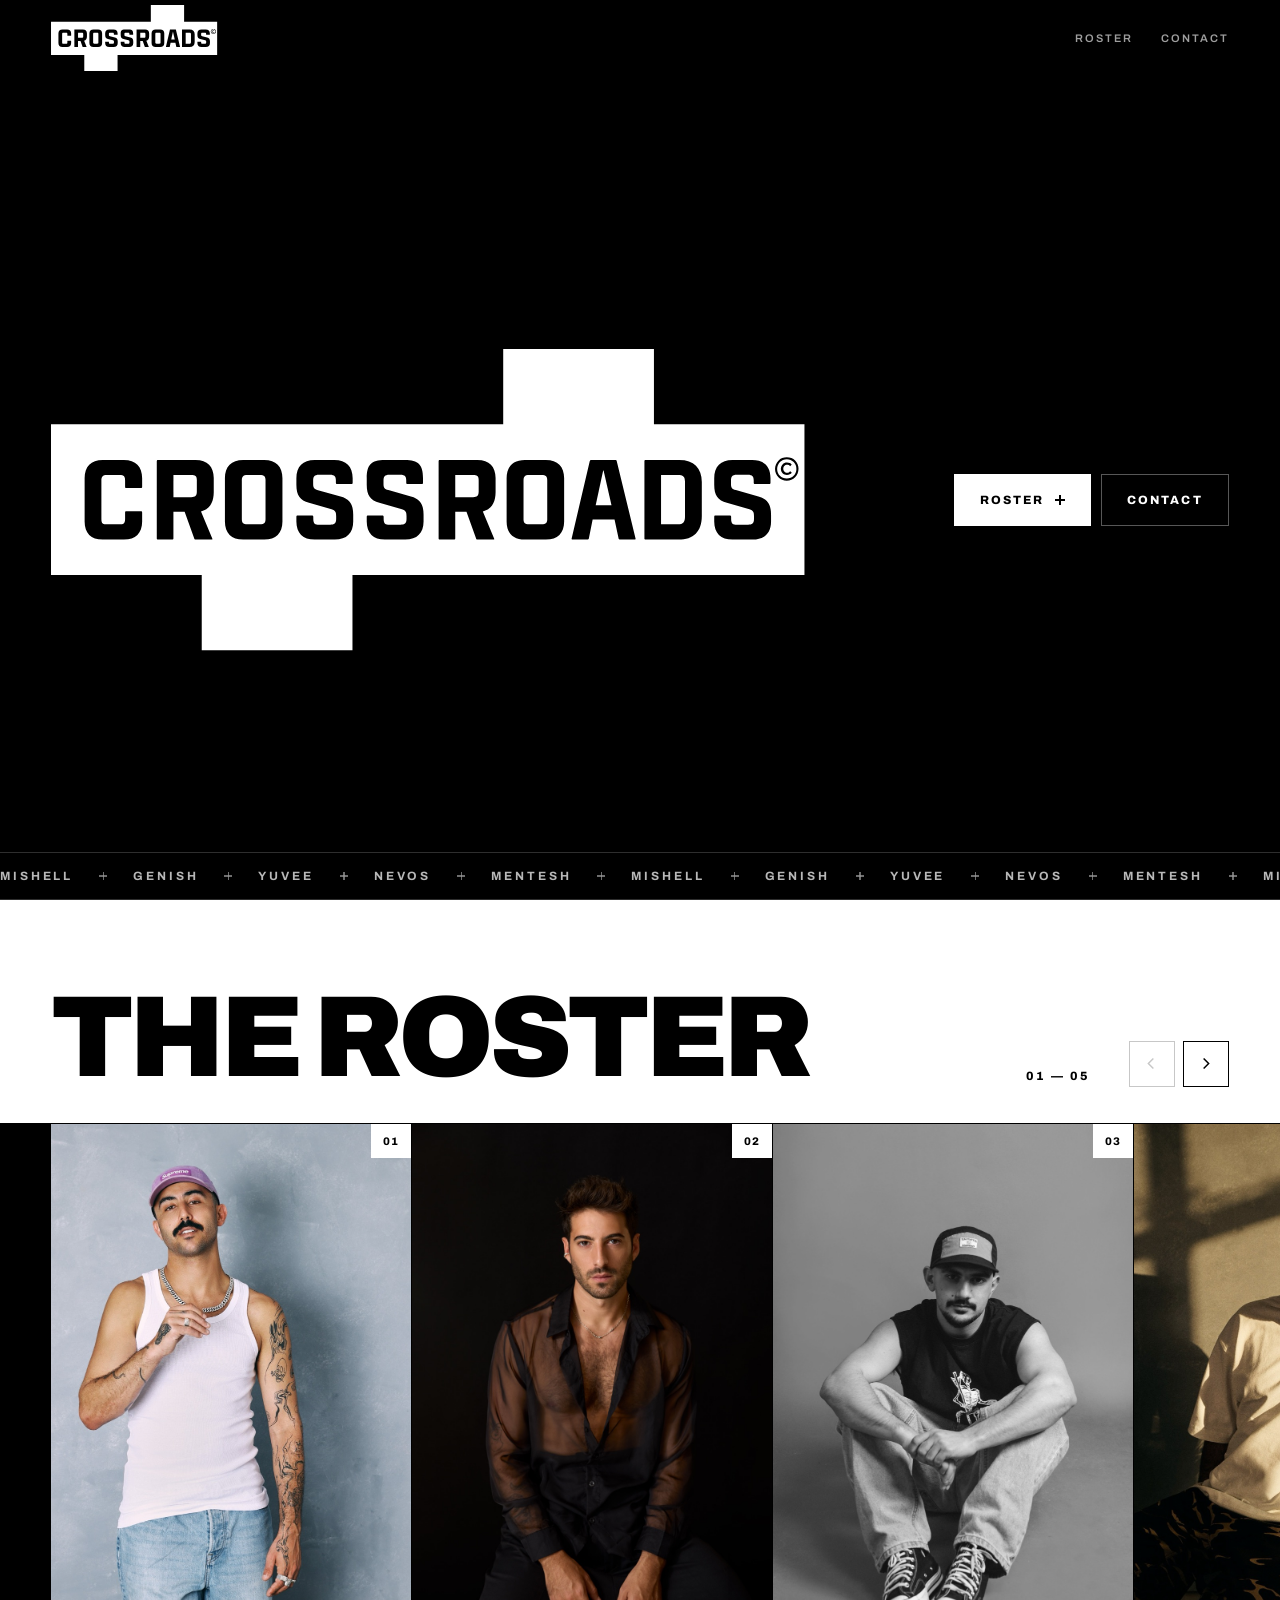
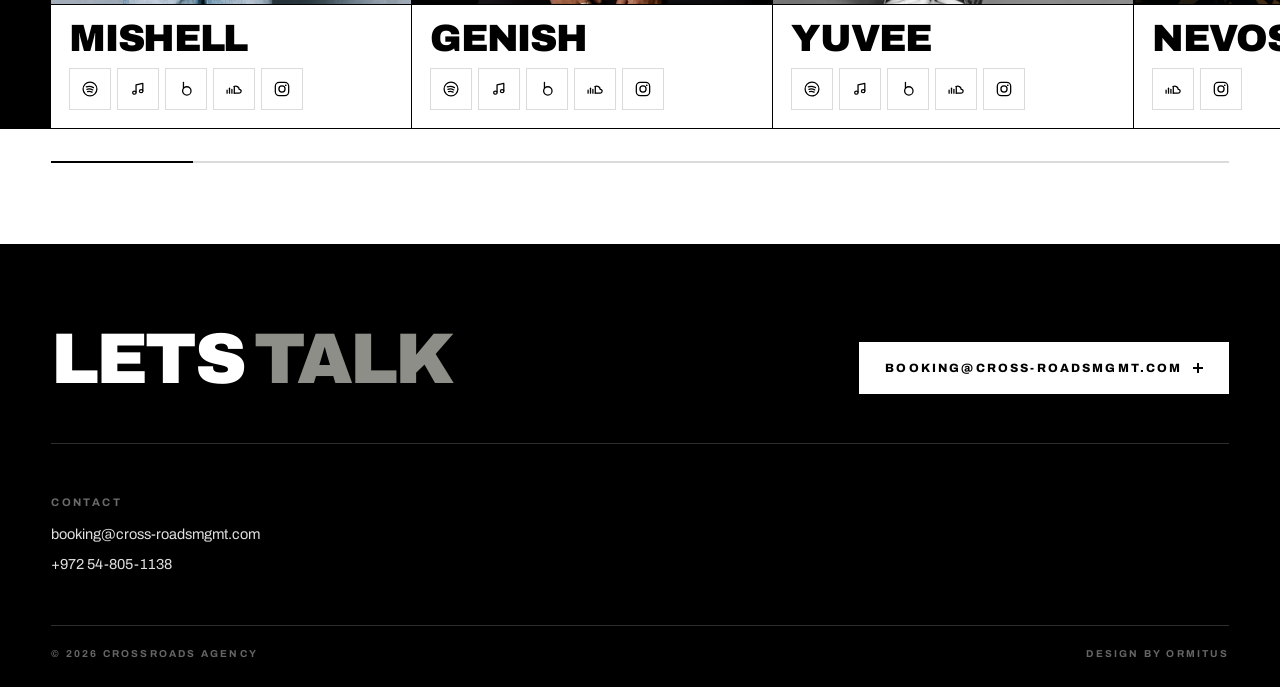
==== index.html @ 84923d60 "Add Yuvee press kit at /yuvee; per-artist share images Yuvee's page follows the brief: Bio, Releases" ====
<!DOCTYPE html>
<html lang="en" dir="ltr">
<head>
<meta charset="UTF-8">
<meta name="viewport" content="width=device-width, initial-scale=1">
<title>CrossRoads</title>
<meta name="description" content="Artist Agency">
<link rel="canonical" href="https://cross-roadsmgmt.com/">
<link rel="icon" href="favicon.svg" type="image/svg+xml">
<link rel="apple-touch-icon" href="apple-touch-icon.png">
<meta name="theme-color" content="#000000">

<!-- link previews (WhatsApp, iMessage, Slack, social). Without these, scrapers
     fall back to whatever was last cached for this domain — which was the old
     parked site's copy. -->
<meta property="og:type" content="website">
<meta property="og:site_name" content="CrossRoads">
<meta property="og:title" content="CrossRoads">
<meta property="og:description" content="Artist Agency">
<meta property="og:url" content="https://cross-roadsmgmt.com/">
<meta property="og:image" content="https://cross-roadsmgmt.com/og.png">
<meta property="og:image:width" content="1200">
<meta property="og:image:height" content="630">
<meta property="og:image:alt" content="CROSSROADS">
<meta name="twitter:card" content="summary_large_image">
<meta name="twitter:title" content="CrossRoads">
<meta name="twitter:description" content="Artist Agency">
<meta name="twitter:image" content="https://cross-roadsmgmt.com/og.png">
<link rel="preconnect" href="https://fonts.googleapis.com">
<link rel="preconnect" href="https://fonts.gstatic.com" crossorigin>
<link href="https://fonts.googleapis.com/css2?family=Archivo:wght@400;500;600;700;800;900&display=swap" rel="stylesheet">
<style>
/* ============================================================
   CROSSROADS — design tokens
   Derived from the logo: stencil cross, pure monochrome,
   hard edges, heavy grotesk, bar-based composition.
   ============================================================ */
:root{
  --ink:#000000;
  --paper:#FFFFFF;
  --white:#FFFFFF;
  --ash:#8E8E88;
  --line:rgba(0,0,0,.14);
  --line-inv:rgba(255,255,255,.18);

  --bar:clamp(56px,6.5vw,76px);   /* header bar height — echoes the logo's arm */
  --gut:clamp(16px,4vw,56px);

  --font:'Archivo','Helvetica Neue',Helvetica,Arial,sans-serif;
  --ease:cubic-bezier(.16,1,.3,1);
}

*,*::before,*::after{box-sizing:border-box}
html{-webkit-text-size-adjust:100%;scroll-behavior:smooth}
body{
  margin:0;
  background:var(--paper);
  color:var(--ink);
  font-family:var(--font);
  font-weight:400;
  line-height:1.5;
  -webkit-font-smoothing:antialiased;
  overflow-x:hidden;
}
img,svg{display:block;max-width:100%}
button{font:inherit;color:inherit;border:0;background:none;cursor:pointer}
a{color:inherit;text-decoration:none}
::selection{background:var(--ink);color:var(--paper)}

/* ---------- shared bits ---------- */
.eyebrow{
  font-size:11px;font-weight:700;
  letter-spacing:.22em;text-transform:uppercase;
}
.plus{ /* the core motif: two crossing bars */
  position:relative;display:inline-block;
  width:1em;height:1em;flex:none;
}
.plus::before,.plus::after{content:"";position:absolute;background:currentColor}
.plus::before{inset:42% 0}
.plus::after{inset:0 42%}

/* ============================================================
   HEADER — a horizontal bar, like the logo's horizontal arm
   ============================================================ */
.hdr{
  position:fixed;inset:0 0 auto 0;z-index:100;
  height:var(--bar);
  display:flex;align-items:center;gap:var(--gut);
  padding:0 var(--gut);
  background:var(--ink);color:var(--white);
}
.hdr__logo{width:clamp(112px,13vw,168px);color:var(--white)}
.hdr__nav{margin-left:auto;display:flex;align-items:center;gap:clamp(14px,2.2vw,34px)}
.hdr__nav a{
  font-size:11px;font-weight:600;
  letter-spacing:.18em;text-transform:uppercase;
  opacity:.62;transition:opacity .25s var(--ease);
}
.hdr__nav a:hover{opacity:1}
.hdr__cta{
  display:inline-flex;align-items:center;gap:.6em;
  height:34px;padding:0 16px;
  background:var(--white);color:var(--ink);
  font-size:11px;font-weight:800;
  letter-spacing:.16em;text-transform:uppercase;
  transition:transform .3s var(--ease);
}
.hdr__cta:hover{transform:translateY(-2px)}
.hdr__cta .plus{font-size:9px}

/* ============================================================
   HERO
   ============================================================ */
.hero{
  position:relative;
  min-height:100svh;
  padding:calc(var(--bar) + clamp(36px,8vh,100px)) var(--gut) 0;
  background:var(--ink);color:var(--white);
  display:flex;flex-direction:column;
  overflow:hidden;
}
/* one row: mark on the left, actions on the right, sharing a centre line */
.hero__inner{
  position:relative;flex:1;
  display:flex;align-items:center;justify-content:space-between;
  gap:clamp(24px,5vw,80px);
  width:100%;
}

.hero__mark{
  /* 1920:768 = 2.5 — capping width by vh keeps the mark inside the fold */
  width:min(64%,92vh,1000px);
  flex:0 1 auto;
  color:var(--white);
  /* the letters are knocked out of the bar → the black field reads through them */
}
.hero__mark svg{width:100%;height:auto}

.hero__actions{display:flex;gap:10px;flex-wrap:wrap;flex:none}

.btn{
  display:inline-flex;align-items:center;gap:.85em;
  height:52px;padding:0 26px;
  background:var(--white);color:var(--ink);
  font-size:12px;font-weight:800;
  letter-spacing:.18em;text-transform:uppercase;
  position:relative;overflow:hidden;
  transition:color .35s var(--ease);
}
.btn span{position:relative;z-index:1;display:inline-flex;align-items:center;gap:.85em}
.btn::before{
  content:"";position:absolute;inset:0;background:var(--ash);
  transform:scaleY(0);transform-origin:bottom;
  transition:transform .4s var(--ease);
}
.btn:hover::before{transform:scaleY(1)}
.btn--ghost{background:transparent;color:var(--white);box-shadow:inset 0 0 0 1px rgba(255,255,255,.34)}
.btn .plus{font-size:10px;transition:transform .4s var(--ease)}
.btn:hover .plus{transform:rotate(90deg)}

/* ---------- ticker band ---------- */
.ticker{
  margin:0 calc(var(--gut) * -1);
  border-top:1px solid var(--line-inv);
  border-bottom:1px solid var(--line-inv);
  overflow:hidden;padding:14px 0;
}
.ticker__track{display:flex;width:max-content;animation:slide 34s linear infinite}
.ticker__track span{
  display:inline-flex;align-items:center;gap:26px;
  padding-right:26px;
  font-size:12px;font-weight:700;
  letter-spacing:.24em;text-transform:uppercase;
  white-space:nowrap;color:rgba(255,255,255,.72);
}
.ticker .plus{font-size:8px;opacity:.6}
@keyframes slide{from{transform:translateX(0)}to{transform:translateX(-50%)}}

/* ============================================================
   ROSTER / CAROUSEL
   ============================================================ */
/* keep anchor jumps clear of the fixed header bar */
#roster,#contact{scroll-margin-top:var(--bar)}

.roster{padding:clamp(60px,10vh,120px) 0 clamp(56px,9vh,104px)}
.roster__head{
  padding:0 var(--gut) clamp(26px,4vh,44px);
  display:flex;flex-wrap:wrap;align-items:flex-end;gap:24px;
}
.roster__title{
  margin:0;
  font-size:clamp(44px,9vw,136px);
  font-weight:900;line-height:.84;letter-spacing:-.045em;
  text-transform:uppercase;
}
.roster__aside{margin-left:auto;display:flex;align-items:flex-end;gap:clamp(18px,3vw,40px)}
.roster__count{font-size:12px;font-weight:800;letter-spacing:.2em;padding-bottom:2px;white-space:nowrap}

.nav{display:flex;gap:8px}
.nav button{
  width:46px;height:46px;display:grid;place-items:center;
  box-shadow:inset 0 0 0 1px var(--ink);
  transition:background .3s var(--ease),color .3s var(--ease),opacity .3s;
}
.nav button:hover{background:var(--ink);color:var(--paper)}
.nav button[disabled]{opacity:.22;pointer-events:none}
.nav svg{width:15px;height:15px}

/* track */
.rail{
  display:flex;gap:1px;
  padding:0 var(--gut);
  overflow-x:auto;
  overflow-y:hidden;
  /* 'proximity', not 'mandatory': mandatory fights any vertical wheel/trackpad
     gesture that passes over the rail and makes the page feel like it snags */
  scroll-snap-type:x proximity;
  scroll-padding-left:var(--gut);   /* without this the first snap eats the gutter */
  scroll-padding-right:var(--gut);
  overscroll-behavior-x:contain;    /* don't chain sideways scroll to the page */
  touch-action:pan-x pan-y;         /* vertical page scroll always wins on touch */
  scrollbar-width:none;-ms-overflow-style:none;
  cursor:grab;
  border-top:1px solid var(--ink);
  border-bottom:1px solid var(--ink);
  background:var(--ink);           /* the 1px gaps read as hairlines */
}
.rail::-webkit-scrollbar{display:none}
.rail.is-drag{cursor:grabbing;scroll-snap-type:none}
.rail.is-drag *{pointer-events:none}

.card{
  scroll-snap-align:start;
  flex:0 0 min(80vw,320px);   /* phone default: one card plus a peek */
  background:var(--paper);
  display:flex;flex-direction:column;
}

.card__media{display:block;position:relative;aspect-ratio:3/4;overflow:hidden;background:#171717;color:#fff}
a.card__media:focus-visible{outline:2px solid var(--ink);outline-offset:-4px}
/* the page is monochrome by design, so the artists are the only colour in it */
.card__media img{
  position:absolute;inset:0;
  width:100%;height:100%;object-fit:cover;
  transition:transform 1s var(--ease);
}
@media (hover:hover){
  .card:hover .card__media img{transform:scale(1.04)}
}
/* --- placeholder artwork: dot grid + spotlight + stencil initial ---
   scoped to the three layer classes so it never catches a .plus icon --- */
.card__media > i.dots,
.card__media > i.glow,
.card__media > i.bars{position:absolute;inset:0}
.card__media i.dots{
  background-image:radial-gradient(currentColor 1px,transparent 1.1px);
  background-size:9px 9px;color:rgba(255,255,255,.16);
  transition:transform 1s var(--ease);
}
.card__media i.glow{background:radial-gradient(58% 46% at 50% 38%,rgba(255,255,255,.32),transparent 72%)}
.card__media i.bars{background:repeating-linear-gradient(115deg,rgba(255,255,255,.05) 0 2px,transparent 2px 9px);mix-blend-mode:overlay}
.card:nth-child(2n) .card__media{background:#0B0B0B}
.card:nth-child(3n) .card__media{background:#202020}
.card:nth-child(3n) .card__media i.dots{background-size:14px 14px}
.card:nth-child(4n) .card__media i.bars{background-image:repeating-linear-gradient(-115deg,rgba(255,255,255,.06) 0 2px,transparent 2px 12px)}
.card:nth-child(5n) .card__media i.dots{background-size:6px 6px;color:rgba(255,255,255,.2)}

.card__initial{
  position:absolute;inset:0;display:grid;place-items:center;
  font-weight:900;font-size:clamp(120px,26vw,210px);line-height:1;
  letter-spacing:-.06em;color:rgba(255,255,255,.16);user-select:none;
}
.card__ph{
  position:absolute;left:12px;bottom:12px;
  display:inline-flex;align-items:center;gap:7px;
  padding:5px 9px;background:rgba(255,255,255,.12);
  font-size:9px;font-weight:800;letter-spacing:.16em;text-transform:uppercase;
  color:rgba(255,255,255,.75);
}
.card__ph .plus{font-size:7px}
.card__num{
  position:absolute;top:0;right:0;padding:9px 12px;
  background:var(--paper);color:var(--ink);
  font-size:11px;font-weight:800;letter-spacing:.1em;
}
/* pointer-only: on touch this would stick after a tap */
@media (hover:hover){
  .card:hover .card__media i.dots{transform:scale(1.08)}
}

.card__body{
  flex:1;padding:16px 18px 18px;
  display:flex;flex-direction:column;gap:12px;
  border-top:1px solid var(--ink);
}
.card__name{
  margin:0;font-size:clamp(26px,3.4vw,38px);
  font-weight:900;line-height:.94;letter-spacing:-.035em;text-transform:uppercase;
}
/* platform links — the only per-artist action */
.card__links{margin-top:auto;display:flex;flex-wrap:wrap;gap:6px}
.card__links a{
  width:42px;height:42px;display:grid;place-items:center;
  box-shadow:inset 0 0 0 1px var(--line);
  transition:background .28s var(--ease),color .28s var(--ease),box-shadow .28s var(--ease);
}
.card__links svg{width:18px;height:18px}
@media (hover:hover){
  .card__links a:hover{background:var(--ink);color:var(--paper);box-shadow:inset 0 0 0 1px var(--ink)}
}
.card__links a:active{background:var(--ink);color:var(--paper)}
.card__links a:focus-visible{outline:2px solid var(--ink);outline-offset:2px}

/* progress */
.rail__foot{padding:clamp(20px,3.5vh,34px) var(--gut) 0;display:flex;align-items:center;gap:20px}
.bar{position:relative;flex:1;height:2px;background:var(--line)}
.bar b{position:absolute;top:0;bottom:0;left:0;width:22%;background:var(--ink);transition:width .18s linear}

/* ============================================================
   FOOTER
   ============================================================ */
.ftr{background:var(--ink);color:var(--white);padding:clamp(52px,9vh,100px) var(--gut) 26px}
.ftr__top{
  display:flex;flex-wrap:wrap;align-items:flex-end;gap:clamp(24px,5vw,60px);
  padding-bottom:clamp(34px,5.5vh,58px);border-bottom:1px solid var(--line-inv);
}
.ftr__cta{margin:0;flex:1 1 320px;font-size:clamp(32px,5.6vw,76px);font-weight:900;line-height:.96;letter-spacing:-.04em;text-transform:uppercase}
.ftr__cta em{font-style:normal;color:var(--ash)}

/* flex, not an auto-fit grid: with only two columns left a 1fr grid stretched
   them across the whole width and the footer read as empty */
.ftr__cols{
  display:flex;flex-wrap:wrap;
  gap:clamp(28px,7vw,96px);
  padding:clamp(34px,5.5vh,56px) 0;
}
.ftr__col{min-width:170px}
.ftr__col h4{margin:0 0 14px;color:rgba(255,255,255,.42)}
.ftr__col ul{margin:0;padding:0;list-style:none;display:flex;flex-direction:column;gap:9px}
.ftr__col li{font-size:14.5px;line-height:1.45;color:rgba(255,255,255,.88)}
.ftr__col a{position:relative;transition:color .25s var(--ease)}
.ftr__col a::after{
  content:"";position:absolute;left:0;right:0;bottom:-3px;height:1px;background:currentColor;
  transform:scaleX(0);transform-origin:left;transition:transform .35s var(--ease);
}
.ftr__col a:hover::after{transform:scaleX(1)}

.ftr__base{
  display:flex;flex-wrap:wrap;gap:12px 26px;align-items:center;
  padding-top:20px;border-top:1px solid var(--line-inv);color:rgba(255,255,255,.4);
}
.ftr__base .eyebrow{font-size:10px}
.ftr__base .sep{margin-left:auto}

/* ============================================================
   RESPONSIVE
   Base styles above are phone-first for anything that changes
   structurally; everything else scales with clamp().
   ============================================================ */

/* ---- long strings must never push the layout wide ---- */
.ftr__col li,.ftr__col a,.card__name,.hero__lede{overflow-wrap:anywhere}
.roster__title,.ftr__cta,.hero__lede{text-wrap:balance}

/* ---- phones ---- */
@media (max-width:720px){
  /* no nav on phones, so the mark centres in the bar rather than hanging left */
  .hdr__nav{display:none}
  .hdr{justify-content:center}
  /* Stacked: side by side there is no room, and the mark would shrink to
     nothing beside a full-width button row.
     The mark takes auto margins so it centres in the black field, while the
     actions stay pinned at the bottom above the ticker. */
  /* drop the extra top padding: it starts the content well below the header
     bar, so anything centred inside it lands low in the black field */
  .hero{padding-top:var(--bar)}
  .hero__inner{flex-direction:column;align-items:stretch;justify-content:flex-start;gap:0}
  /* auto margins centre the mark in the field between the header and the
     buttons, which is the empty area you actually see */
  .hero__mark{width:100%;margin-block:auto}
  .hero__actions{width:100%;gap:8px;margin-bottom:clamp(14px,2.4vh,22px)}
  .hero__actions .btn{flex:1 1 150px;justify-content:center;padding:0 18px}
  .ticker__track span{font-size:10.5px;letter-spacing:.18em;gap:20px;padding-right:20px}
  .ftr__top .btn{width:100%;justify-content:space-between;font-size:10.5px;letter-spacing:.1em;padding:0 16px}
  /* the roster meta drops under the title */
  .roster__aside{width:100%;margin-left:0;flex-wrap:wrap;align-items:center;gap:14px 20px}
  .nav{margin-left:auto}
}

/* ---- very small phones ---- */
@media (max-width:400px){
  .hdr__cta{padding:0 12px;letter-spacing:.1em}
  .hdr__logo{width:96px}
  .card{flex-basis:min(86vw,300px)}
  .rail__foot{gap:12px}
}

/* ---- tablets ---- */
@media (min-width:721px) and (max-width:1023px){
  .card{flex-basis:min(52vw,340px)}
  .roster__aside{gap:24px}
}

/* ---- desktop ---- */
@media (min-width:1024px){
  .card{flex-basis:min(34vw,360px)}
}
@media (min-width:1440px){
  .card{flex-basis:380px}
}

/* ---- large screens: keep the mark from looking lost ---- */
@media (min-width:1800px){
  :root{--gut:80px}
  .hero__mark{width:min(100%,78vh,1240px)}
}

/* ---- short viewports (landscape phones, small laptops) ---- */
@media (max-height:700px){
  .hero{padding-top:calc(var(--bar) + 24px)}
  .hero__inner{gap:20px}
}
@media (max-height:560px) and (orientation:landscape){
  .hero{min-height:auto;padding-bottom:12px}
  .hero__mark{width:min(62%,72vh,700px)}
  .ticker{display:none}
}

/* ============================================================
   CUSTOM CURSOR — a square that inverts against what is under it
   ============================================================ */
.cursor{
  position:fixed;left:0;top:0;
  width:14px;height:14px;
  background:var(--ink);          /* black by default: the page ground is paper */
  pointer-events:none;            /* must not be found by elementFromPoint */
  z-index:9999;
  opacity:0;
  will-change:transform;
  transition:opacity .16s linear,background-color .12s linear,
             width .2s var(--ease),height .2s var(--ease);
}
.cursor.is-visible{opacity:1}
.cursor.on-dark{background:var(--white)}
.cursor.on-target{width:26px;height:26px}   /* recovers the affordance the native pointer gave */

/* only where there is a real pointer to replace */
@media (hover:hover) and (pointer:fine){
  html.has-cursor,html.has-cursor *{cursor:none !important}
}
@media (prefers-reduced-motion:reduce){
  .cursor{transition:opacity .16s linear,background-color .12s linear}
}

/* ---------- reveal ---------- */
.rv{opacity:0;transform:translateY(26px);transition:opacity .8s var(--ease),transform .8s var(--ease)}
.rv.in{opacity:1;transform:none}

@media(prefers-reduced-motion:reduce){
  html{scroll-behavior:auto}
  *,*::before,*::after{animation-duration:.001ms!important;animation-iteration-count:1!important;transition-duration:.001ms!important}
  .rv{opacity:1;transform:none}
}
</style>
</head>
<body>

<!-- ===== logo, defined once, reused as a stencil ===== -->
<svg width="0" height="0" style="position:absolute" aria-hidden="true">
  <symbol id="cr-logo" viewBox="0 0 1920 768">
    <path d="M1249.33,320.98h-31.07c-12,0-14.48,4.94-14.48,13.77v98.51c0,8.83,2.12,13.42,14.48,13.42h31.07c12.36,0,14.83-4.24,14.83-13.42v-98.51c0-9.18-2.82-13.77-14.83-13.77Z"/>
    <path d="M1596.49,320.98h-42.37v125.7h42.37c14.48,0,18.71-6.36,18.71-20.83v-86.86c0-14.48-4.94-18.01-18.71-18.01Z"/>
    <path d="M531.69,320.98h-31.07c-12,0-14.48,4.94-14.48,13.77v98.51c0,8.83,2.12,13.42,14.48,13.42h31.07c12.36,0,14.83-4.24,14.83-13.42v-98.51c0-9.18-2.82-13.77-14.83-13.77Z"/>
    <path d="M1075.39,320.98h-45.55v56.49h45.55c9.53,0,14.12-2.47,14.12-14.83v-27.89c0-12.36-4.59-13.77-14.12-13.77Z"/>
    <path d="M1536,192V0h-384v192H0v384h384v192h384v-192h1152V192h-384ZM232.19,350.63c0,1.41-.35,2.47-.71,2.82-.71.71-1.41.71-2.82.71h-36.37c-1.41,0-2.47,0-2.82-.71-.71-.35-.71-1.41-.71-2.82v-15.54c0-9.53-2.12-14.12-14.48-14.12h-31.42c-12,0-14.48,4.94-14.48,14.12v97.8c0,12.71,4.59,13.77,14.48,13.77h31.42c9.89,0,14.48-1.06,14.48-13.42v-16.24c0-1.41,0-2.47.71-2.82.35-.35,1.41-.71,2.82-.71h36.37c1.41,0,2.12.35,2.82.71.35.35.71,1.41.71,2.82v22.24c0,29.66-16.59,46.25-46.25,46.25h-54.37c-29.66,0-45.9-16.59-45.9-46.25v-110.16c0-30.01,16.24-46.61,45.9-46.61h54.37c29.66,0,46.25,16.59,46.25,46.61v21.54ZM414.6,364.76c0,26.48-11.65,44.13-32.48,49.08l28.95,69.56c0,.71.35,1.06,0,1.41,0,.35-.35.71-1.06.71h-42.37c-.71,0-1.06-.35-1.41-.71l-1.06-1.06v-.35l-24.72-68.5h-28.6v67.08c0,1.41-.35,2.12-.71,2.47-.71.71-1.41,1.06-2.82,1.06h-35.66c-1.06,0-2.12-.35-2.47-1.06-.35-.35-.71-1.06-.71-2.47v-195.96c0-1.41.35-2.12.71-2.82.35-.35,1.41-.71,2.47-.71h96.04c29.66,0,45.9,16.59,45.9,46.25v36.01ZM589.6,439.26c0,29.66-16.59,46.25-46.25,46.25h-54.02c-29.66,0-46.25-16.59-46.25-46.25v-110.16c0-30.01,16.59-46.61,46.25-46.61h54.02c29.66,0,46.25,16.59,46.25,46.61v110.16ZM769.89,439.61c0,29.66-16.59,45.9-46.61,45.9h-51.9c-29.66,0-46.25-16.59-46.25-46.25v-11.65c0-1.41.35-2.47.71-2.82.71-.35,1.41-.71,2.47-.71h36.01c1.41,0,2.47.35,2.82.71.71.35,1.06,1.41,1.06,2.82v4.94c0,13.06,4.59,15.18,14.83,15.18h28.25c10.24,0,15.18-3.53,15.18-14.48v-7.77c0-9.89-1.77-13.77-11.65-17.3l-57.55-16.24c-22.95-6.36-32.13-19.42-32.13-46.25v-16.59c0-30.01,16.59-46.61,46.25-46.61h50.84c29.66,0,46.25,16.59,46.25,46.61v11.65c0,1.06,0,2.12-.71,2.47-.35.35-1.41.71-2.47.71h-36.01c-1.41,0-2.47-.35-2.82-.71-.35-.35-.71-1.41-.71-2.47v-5.65c0-9.53-2.82-14.83-15.18-14.83h-27.89c-12,0-14.83,5.3-14.83,14.48v8.47c0,10.24,2.12,13.42,12.36,16.59l57.55,16.24c22.95,6,32.13,19.42,32.13,46.25v17.3ZM949.12,439.61c0,29.66-16.59,45.9-46.61,45.9h-51.9c-29.66,0-46.25-16.59-46.25-46.25v-11.65c0-1.41.35-2.47.71-2.82.71-.35,1.41-.71,2.47-.71h36.01c1.41,0,2.47.35,2.82.71.71.35,1.06,1.41,1.06,2.82v4.94c0,13.06,4.59,15.18,14.83,15.18h28.25c10.24,0,15.18-3.53,15.18-14.48v-7.77c0-9.89-1.77-13.77-11.65-17.3l-57.55-16.24c-22.95-6.36-32.13-19.42-32.13-46.25v-16.59c0-33.19,10.24-46.61,46.25-46.61h50.84c34.6,0,46.25,12,46.25,46.61v11.65c0,1.06,0,2.12-.71,2.47-.35.35-1.41.71-2.47.71h-36.01c-1.41,0-2.47-.35-2.82-.71-.35-.35-.71-1.41-.71-2.47v-5.65c0-9.53-2.82-14.83-15.18-14.83h-27.89c-12,0-14.83,5.3-14.83,14.48v8.47c0,10.24,2.12,13.42,12.36,16.24l57.55,16.59c22.95,6,32.13,19.42,32.13,46.25v17.3ZM1132.59,364.76c0,26.48-11.65,44.13-32.48,49.08l28.95,69.56c0,.71.35,1.06,0,1.41,0,.35-.35.71-1.06.71h-42.37c-.71,0-1.06-.35-1.41-.71s-.71-.71-1.06-1.06v-.35l-24.72-68.5h-28.6v67.08c0,1.41-.35,2.12-.71,2.47-.71.71-1.41,1.06-2.82,1.06h-35.66c-1.06,0-2.12-.35-2.47-1.06-.35-.35-.71-1.06-.71-2.47v-195.96c0-1.41.35-2.12.71-2.82.35-.35,1.41-.71,2.47-.71h96.04c29.66,0,45.9,16.59,45.9,46.25v36.01ZM1307.23,439.26c0,29.66-16.59,46.25-46.25,46.25h-54.02c-29.66,0-46.25-16.59-46.25-46.25v-110.16c0-30.01,16.59-46.61,46.25-46.61h54.02c29.66,0,46.25,16.59,46.25,46.61v110.16ZM1488.94,484.45c-.35.71-1.06,1.06-2.12,1.06h-37.07c-1.06,0-1.77-.35-2.47-1.06-.71-.35-1.41-1.06-1.41-2.47l-10.24-47.31h-55.79l-9.53,47.31c-.35,1.41-.71,2.12-1.41,2.47-.71.71-1.77,1.06-2.82,1.06h-37.07c-1.06,0-2.12-.35-2.47-1.06-.35-.35-.35-1.06,0-2.47l45.9-195.96c.35-1.41.71-2.12,1.41-2.82.71-.35,1.77-.71,2.82-.71h60.38c1.41,0,2.47.35,3.18.71.71.71,1.06,1.41,1.06,2.82l47.67,195.96c.35,1.41.35,2.12,0,2.47ZM1657.93,425.84c0,38.49-21.18,59.67-58.96,59.67h-84.03c-1.06,0-2.12-.35-2.47-1.06-.71-.35-.71-1.06-.71-2.47v-195.96c0-1.41,0-2.12.71-2.82.35-.35,1.41-.71,2.47-.71h85.8c36.72,0,57.2,20.13,57.2,56.49v86.86ZM1834.34,439.61c0,29.66-16.59,45.9-46.61,45.9h-51.9c-29.66,0-46.25-16.59-46.25-46.25v-11.65c0-1.41.35-2.47.71-2.82.71-.35,1.41-.71,2.47-.71h36.01c1.41,0,2.47.35,2.82.71.71.35,1.06,1.41,1.06,2.82v4.94c0,13.06,4.59,15.18,14.83,15.18h28.25c10.24,0,15.18-3.53,15.18-14.48v-7.77c0-9.89-1.77-13.77-11.65-17.3l-57.55-16.24c-22.95-6.36-32.13-19.42-32.13-46.25v-16.59c0-30.01,16.59-46.61,46.25-46.61h50.84c29.66,0,46.25,16.59,46.25,46.61v11.65c0,1.06,0,2.12-.71,2.47-.35.35-1.41.71-2.47.71h-36.01c-1.41,0-2.47-.35-2.82-.71-.35-.35-.71-1.41-.71-2.47v-5.65c0-9.53-2.82-14.83-15.18-14.83h-27.89c-12,0-14.83,5.3-14.83,14.48v8.47c0,10.24,2.12,13.42,12.36,16.24l57.55,16.59c22.95,6,32.13,19.42,32.13,46.25v17.3ZM1902,316.94c-1.54,3.63-3.66,6.81-6.36,9.54-2.7,2.73-5.88,4.89-9.54,6.48-3.66,1.6-7.59,2.4-11.77,2.4s-8.09-.79-11.73-2.35c-3.63-1.57-6.79-3.7-9.46-6.4-2.67-2.7-4.78-5.86-6.32-9.5-1.54-3.63-2.31-7.49-2.31-11.56s.77-7.93,2.31-11.56c1.54-3.63,3.66-6.81,6.36-9.54,2.7-2.73,5.88-4.89,9.54-6.48,3.66-1.6,7.59-2.4,11.77-2.4s8.09.79,11.73,2.35c3.63,1.57,6.78,3.7,9.46,6.4,2.67,2.7,4.78,5.86,6.32,9.5,1.54,3.64,2.31,7.49,2.31,11.56s-.77,7.93-2.31,11.56Z"/>
    <path d="M357.4,320.98h-45.55v56.49h45.55c9.53,0,14.12-2.47,14.12-14.83v-27.89c0-12.36-4.59-13.77-14.12-13.77Z"/>
    <path d="M1891.94,287.96c-2.2-2.22-4.78-3.98-7.76-5.26-2.98-1.29-6.21-1.93-9.69-1.93s-6.73.66-9.73,1.97c-3,1.31-5.6,3.08-7.8,5.3-2.19,2.22-3.92,4.85-5.19,7.88-1.26,3.03-1.89,6.23-1.89,9.62s.62,6.64,1.85,9.62c1.24,2.98,2.95,5.58,5.15,7.8,2.2,2.22,4.78,3.98,7.76,5.26,2.98,1.29,6.21,1.93,9.69,1.93s6.73-.66,9.73-1.97c3-1.31,5.6-3.08,7.8-5.3,2.2-2.22,3.92-4.83,5.19-7.84,1.26-3,1.89-6.22,1.89-9.65s-.62-6.57-1.85-9.58c-1.24-3-2.95-5.61-5.15-7.84ZM1881.93,319.38c-1.88.97-4.27,1.45-7.16,1.45-2.2,0-4.25-.4-6.15-1.21-1.9-.8-3.54-1.92-4.91-3.34-1.37-1.42-2.44-3.08-3.22-4.99-.78-1.9-1.17-3.96-1.17-6.15s.39-4.18,1.17-6.11c.78-1.93,1.85-3.62,3.22-5.07,1.37-1.45,3-2.59,4.91-3.42,1.9-.83,4.01-1.25,6.32-1.25,2.9,0,5.26.44,7.08,1.33,1.82.88,3.46,2.02,4.91,3.42l-3.78,4.34c-1.18-1.07-2.44-1.94-3.78-2.62-1.34-.67-2.81-1.01-4.42-1.01-1.4,0-2.67.27-3.82.8-1.15.54-2.16,1.28-3.02,2.21-.86.94-1.52,2.03-1.97,3.26-.46,1.23-.68,2.57-.68,4.02s.24,2.72.73,3.98c.48,1.26,1.14,2.36,1.97,3.3.83.94,1.82,1.68,2.98,2.21,1.15.54,2.43.8,3.82.8,1.82,0,3.36-.33,4.63-1.01,1.26-.67,2.5-1.6,3.74-2.77l3.86,3.78c-1.61,1.72-3.35,3.06-5.23,4.02Z"/>
    <polygon points="1406.67 309.32 1387.6 398.3 1427.85 398.3 1407.73 309.32 1406.67 309.32"/>
  </symbol>

  <!-- platform icons: one consistent line set, drawn to match the mark's weight -->
  <symbol id="ic-spotify" viewBox="0 0 24 24" fill="none" stroke="currentColor" stroke-width="1.7" stroke-linecap="round">
    <circle cx="12" cy="12" r="9.2"/>
    <path d="M7.1 9.2c3.2-.95 6.6-.6 9.5 1"/>
    <path d="M7.9 12.4c2.6-.75 5.4-.45 7.8.85"/>
    <path d="M8.7 15.4c2.05-.55 4.2-.32 6.1.75"/>
  </symbol>
  <symbol id="ic-instagram" viewBox="0 0 24 24" fill="none" stroke="currentColor" stroke-width="1.7">
    <rect x="3.1" y="3.1" width="17.8" height="17.8" rx="5.2"/>
    <circle cx="12" cy="12" r="4.1"/>
    <circle cx="17" cy="7" r="1.15" fill="currentColor" stroke="none"/>
  </symbol>
  <symbol id="ic-beatport" viewBox="0 0 24 24" fill="none" stroke="currentColor" stroke-width="1.7" stroke-linecap="round">
    <path d="M8.6 3.2v7.4"/>
    <circle cx="13.1" cy="14.6" r="5.6"/>
  </symbol>
  <symbol id="ic-apple" viewBox="0 0 24 24" fill="none" stroke="currentColor" stroke-width="1.7" stroke-linejoin="round">
    <path d="M9.4 16.6V6.4l9-1.75v10.2"/>
    <ellipse cx="7.2" cy="16.9" rx="2.3" ry="2"/>
    <ellipse cx="16.2" cy="14.9" rx="2.3" ry="2"/>
  </symbol>
  <symbol id="ic-soundcloud" viewBox="0 0 24 24" fill="none" stroke="currentColor" stroke-width="1.7" stroke-linecap="round" stroke-linejoin="round">
    <path d="M2.8 13.4v4.2"/>
    <path d="M6 11v6.6"/>
    <path d="M9.2 12.6v5"/>
    <path d="M12.4 8.4v9.2"/>
    <path d="M12.4 17.6h6.4a2.6 2.6 0 0 0 .2-5.2 4.7 4.7 0 0 0-6.6-3.7"/>
  </symbol>
</svg>

<!-- ============ HEADER ============ -->
<header class="hdr">
  <a href="#top" class="hdr__logo" aria-label="Crossroads — home">
    <svg viewBox="0 0 1920 768" fill="currentColor" aria-hidden="true"><use href="#cr-logo"/></svg>
  </a>
  <nav class="hdr__nav">
    <a href="#roster">Roster</a>
    <a href="#contact">Contact</a>
  </nav>
</header>

<!-- ============ HERO ============ -->
<main id="top">
<section class="hero">
  <div class="hero__inner">
    <div class="hero__mark rv">
      <svg viewBox="0 0 1920 768" fill="currentColor" role="img" aria-label="CROSSROADS"><use href="#cr-logo"/></svg>
    </div>

    <div class="hero__actions rv" style="transition-delay:.1s">
      <a href="#roster" class="btn"><span>Roster <i class="plus" aria-hidden="true"></i></span></a>
      <a href="#contact" class="btn btn--ghost"><span>Contact</span></a>
    </div>
  </div>

  <!-- names only, per client note -->
  <div class="ticker" aria-hidden="true">
    <div class="ticker__track" id="ticker"></div>
  </div>

</section>

<!-- ============ ROSTER ============ -->
<section class="roster" id="roster">
  <div class="roster__head">
    <h2 class="roster__title rv">The Roster</h2>
    <div class="roster__aside rv" style="transition-delay:.1s">
      <span class="roster__count" id="count">01 — 06</span>
      <div class="nav">
        <button type="button" data-dir="-1" aria-label="Previous artist">
          <svg viewBox="0 0 24 24" fill="none" stroke="currentColor" stroke-width="2.4"><path d="M15 4 7 12l8 8"/></svg>
        </button>
        <button type="button" data-dir="1" aria-label="Next artist">
          <svg viewBox="0 0 24 24" fill="none" stroke="currentColor" stroke-width="2.4"><path d="M9 4l8 8-8 8"/></svg>
        </button>
      </div>
    </div>
  </div>

  <div class="rail" id="rail" tabindex="0" role="region" aria-label="Artist carousel">
    <!-- cards are generated below so the order lives in one place -->
  </div>

  <div class="rail__foot">
    <div class="bar"><b id="prog"></b></div>
  </div>
</section>
</main>

<!-- ============ FOOTER ============ -->
<footer class="ftr" id="contact">
  <div class="ftr__top">
    <h2 class="ftr__cta">Lets <em>talk</em></h2>
    <a href="mailto:booking@cross-roadsmgmt.com" class="btn"><span>booking@cross-roadsmgmt.com <i class="plus" aria-hidden="true"></i></span></a>
  </div>

  <div class="ftr__cols">
    <div class="ftr__col">
      <h4 class="eyebrow">Contact</h4>
      <ul>
        <li><a href="mailto:booking@cross-roadsmgmt.com">booking@cross-roadsmgmt.com</a></li>
        <li><a href="tel:+972548051138">+972 54-805-1138</a></li>
      </ul>
    </div>
    <!-- 'Management' and 'Studio' columns removed: every value in them was
         invented, and they can't sit next to real contact details on a public
         page. Send real ones and they go straight back. -->
    <!-- 'Follow' column removed: the agency's own social profiles were never
         supplied, so all four entries pointed at '#'. Send the real handles and
         it goes back. -->
  </div>

  <div class="ftr__base">
    <span class="eyebrow">© 2026 Crossroads Agency</span>
    <span class="eyebrow sep">Design by Ormitus</span>
  </div>
</footer>

<script>
/* ---------- roster data (order exactly as briefed) ----------
   photo: null  -> renders the generated placeholder instead
   links: '#'   -> PLACEHOLDER URL, swap for the artist's real profile   */
const PLATFORMS = [
  ['spotify',    'Spotify'],
  ['apple',      'Apple Music'],
  ['beatport',   'Beatport'],
  ['soundcloud', 'SoundCloud'],
  ['instagram',  'Instagram'],
];

/* Real profiles. Share-tracking parameters (igsh / si / utm_* / ref) stripped,
   and on.soundcloud.com shorteners resolved to their canonical profile URLs so
   they can't expire. A platform with no entry simply renders no icon — never a
   dead link, and never one platform's URL behind another's icon. */
const ARTISTS = [
  { name:'Mishell', photo:'img/mishell.jpg', epk:'/mishell/', links:{
      spotify:   'https://open.spotify.com/artist/3kCsXVpVs1ZhLnIVkNzdHJ',
      apple:     'https://music.apple.com/il/artist/mishell/250454064',
      beatport:  'https://www.beatport.com/artist/mishell/270228',
      soundcloud:'https://soundcloud.com/mishellmusik',
      instagram: 'https://www.instagram.com/_mishell_____' } },

  { name:'Genish', photo:'img/genish.jpg', links:{
      spotify:   'https://open.spotify.com/artist/12rfpY7qPWCqM5kN8q1Ry1',
      apple:     'https://music.apple.com/il/artist/genish/787229909',
      beatport:  'https://www.beatport.com/artist/genish/929264',
      soundcloud:'https://soundcloud.com/genishmusic',
      instagram: 'https://www.instagram.com/genish__' } },

  { name:'Yuvee', photo:'img/yuvee.jpg', epk:'/yuvee/', links:{
      spotify:   'https://open.spotify.com/artist/2uUpxGX8XaVGhqh398dP2f',
      apple:     'https://music.apple.com/il/artist/yuvee/1216600486',
      beatport:  'https://www.beatport.com/artist/yuve/1243590',
      soundcloud:'https://soundcloud.com/yuveemusic',
      instagram: 'https://www.instagram.com/yuvee_music' } },

  /* Still needed for Nevos: Spotify, Apple Music, Beatport */
  { name:'Nevos', photo:'img/nevos.jpg', links:{
      soundcloud:'https://soundcloud.com/nevosmusic',
      instagram: 'https://www.instagram.com/nevos_music' } },

  { name:'Mentesh', photo:'img/mentesh.jpg', links:{
      spotify:   'https://open.spotify.com/artist/4AUqHwTX2zVGZOlXgrSNoF',
      apple:     'https://music.apple.com/il/artist/mentesh/1671188421',
      beatport:  'https://www.beatport.com/artist/mentesh/1109477',
      soundcloud:'https://soundcloud.com/mentesh',
      instagram: 'https://www.instagram.com/guymentesh' } },
];

const media = a => a.photo
  ? `<img src="${a.photo}" alt="${a.name}" loading="lazy" decoding="async" width="900" height="1200">`
  : `<i class="dots"></i><i class="glow"></i><i class="bars"></i>
     <span class="card__initial">${a.name[0]}</span>
     <span class="card__ph"><i class="plus"></i> Image placeholder</span>`;

const links = a => PLATFORMS
  .filter(([key]) => a.links[key])          // no URL, no icon — never a dead link
  .map(([key,label]) => `
  <a href="${a.links[key]}" target="_blank" rel="noopener noreferrer"
     aria-label="${a.name} on ${label}" title="${label}">
    <svg aria-hidden="true"><use href="#ic-${key}"/></svg>
  </a>`).join('');

const pad = n => String(n).padStart(2,'0');

/* everything that counts artists reads the array, so pulling one can't leave a
   stale number behind */
document.getElementById('count').textContent = `01 — ${pad(ARTISTS.length)}`;

const rail = document.getElementById('rail');
rail.innerHTML = ARTISTS.map((a,i) => `
  <article class="card rv" style="transition-delay:${Math.min(i,5)*.06}s">
    ${a.epk
      ? `<a class="card__media" href="${a.epk}" aria-label="${a.name} — press kit">`
      : `<div class="card__media">`}
      ${media(a)}
      <span class="card__num">${pad(i+1)}</span>
    ${a.epk ? `</a>` : `</div>`}
    <div class="card__body">
      <h3 class="card__name">${a.name}</h3>
      <div class="card__links">${links(a)}</div>
    </div>
  </article>
`).join('');

/* ticker: artist names only.
   The -50% loop is only seamless while each half is at least as wide as the
   viewport. Six short names are not, so the tail ran out and left a blank
   stretch — repeat the list until one half covers the screen, and scale the
   duration so the speed stays constant however many repeats that takes. */
const tick  = document.getElementById('ticker');
const UNIT  = ARTISTS.map(a => `${a.name} <i class="plus"></i>`).join(' ');
const SPEED = 90; // px per second

const MIN_HALF = 4000; // px — wider than any viewport this is going to run on

function buildTicker(){
  tick.style.animation = 'none';
  tick.innerHTML = `<span>${UNIT}</span>`;
  const unitW = tick.firstElementChild.getBoundingClientRect().width;
  if (!unitW) return;
  // Sizing this to the *current* viewport meant a resize measured mid-layout
  // could lock in too few repeats and reopen the gap. Overshooting instead costs
  // a handful of spans and makes the loop correct whatever the timing.
  const reps = Math.ceil(Math.max(MIN_HALF, window.innerWidth * 2) / unitW);
  const half = `<span>${Array(reps).fill(UNIT).join(' ')}</span>`;
  tick.innerHTML = half + half;
  const halfW = tick.firstElementChild.getBoundingClientRect().width;
  tick.style.animation = '';
  tick.style.animationDuration = (halfW / SPEED) + 's';
}
/* A resize can land mid-layout — the mobile media query changes the ticker's
   font-size, so one pass can measure a transient width and lock in a wrong
   repeat count. buildTicker is idempotent, so run it again after a frame. */
const settle = () => requestAnimationFrame(() => { buildTicker(); requestAnimationFrame(buildTicker); });

buildTicker();
document.fonts?.ready.then(settle);   // name widths change once Archivo lands

/* observe the band itself rather than listening for 'resize' — its width tracks
   the viewport, and this still fires where a resize event doesn't (zoom, devtools
   viewport overrides, a pane being dragged). Rebuilding the track inside doesn't
   change the band's own width, so this can't feed back on itself. */
let tickTimer;
const rebuild = () => { clearTimeout(tickTimer); tickTimer = setTimeout(settle, 180); };
new ResizeObserver(rebuild).observe(tick.parentElement);
window.addEventListener('resize', rebuild);

/* ---------- carousel ---------- */
const prog = document.getElementById('prog');
const [btnPrev, btnNext] = document.querySelectorAll('.nav button');

const step = () => (rail.querySelector('.card')?.offsetWidth || 320) + 1;
const maxScroll = () => rail.scrollWidth - rail.clientWidth;

function sync(){
  const max = maxScroll();
  const pos = rail.scrollLeft;
  const p   = max > 0 ? pos / max : 0;
  prog.style.width = (12 + p * 88) + '%';
  btnPrev.disabled = pos < 4;
  btnNext.disabled = pos > max - 4;
}
rail.addEventListener('scroll', sync, {passive:true});
window.addEventListener('resize', sync);

document.querySelectorAll('.nav button').forEach(b => {
  b.addEventListener('click', () => {
    rail.scrollBy({ left: step() * Number(b.dataset.dir), behavior:'smooth' });
  });
});

rail.addEventListener('keydown', e => {
  if (e.key !== 'ArrowLeft' && e.key !== 'ArrowRight') return;
  e.preventDefault();
  rail.scrollBy({ left: step() * (e.key === 'ArrowRight' ? 1 : -1), behavior:'smooth' });
});

/* Drag to scroll (mouse/pen; touch scrolls natively).
   The pointer is captured only once the gesture is genuinely a drag. Capturing
   on pointerdown retargets the follow-up click to the rail, which silently broke
   every card link. */
/* Generous on purpose. A real mouse click on a 42px icon drifts several pixels
   between press and release; the old 4px threshold read that as a drag and
   cancelled the click, which is why the card links felt dead. */
const DRAG_THRESHOLD = 12; // px
let down = false, dragging = false, startX = 0, startScroll = 0, pid = null, swallowClick = false;

rail.addEventListener('pointerdown', e => {
  swallowClick = false;
  if (e.pointerType === 'touch' || e.button !== 0) return;
  down = true; dragging = false; pid = e.pointerId;
  startX = e.clientX; startScroll = rail.scrollLeft;
});

rail.addEventListener('pointermove', e => {
  if (!down) return;
  const d = e.clientX - startX;
  if (!dragging) {
    if (Math.abs(d) <= DRAG_THRESHOLD) return;   // still a click — leave links alone
    dragging = true;
    rail.classList.add('is-drag');
    try { rail.setPointerCapture(pid); } catch {}
  }
  rail.scrollLeft = startScroll - d;
});

const endDrag = () => {
  if (!down) return;
  down = false;
  if (dragging) {
    // only eat the click if the rail actually moved — at a scroll boundary a
    // drag goes nowhere, and swallowing there would kill a legitimate click
    swallowClick = Math.abs(rail.scrollLeft - startScroll) > 2;
    rail.classList.remove('is-drag');
    try { rail.releasePointerCapture(pid); } catch {}
  }
  dragging = false;
};
rail.addEventListener('pointerup', endDrag);
rail.addEventListener('pointercancel', endDrag);

rail.addEventListener('click', e => {
  if (!swallowClick) return;
  e.preventDefault(); e.stopPropagation();
  swallowClick = false;
}, true);

sync();
window.addEventListener('load', sync);

/* ---------- reveal on scroll ---------- */
const io = new IntersectionObserver((entries) => {
  entries.forEach(en => { if (en.isIntersecting){ en.target.classList.add('in'); io.unobserve(en.target); } });
}, { rootMargin:'0px 0px -8% 0px', threshold:0.08 });
document.querySelectorAll('.rv').forEach(el => io.observe(el));
</script>
<script src="/assets/cursor.js" defer></script>
</body>
</html>
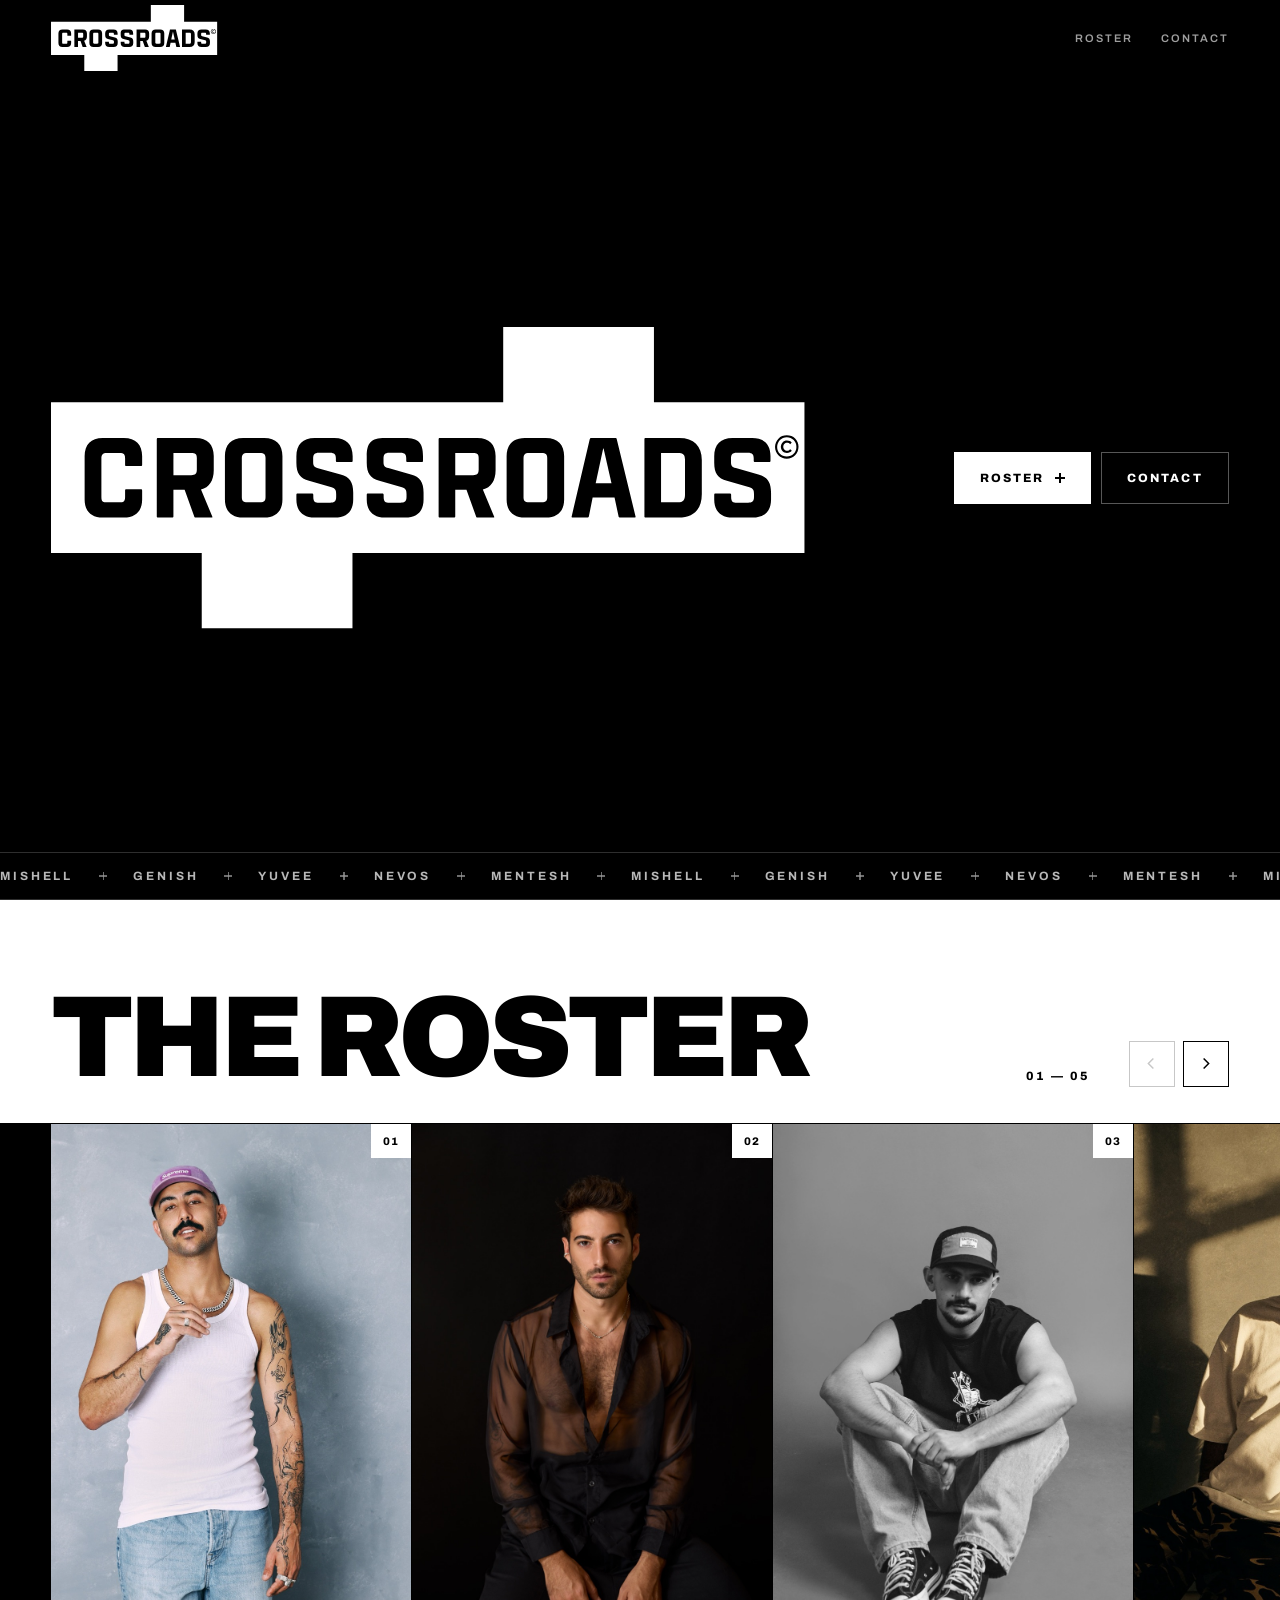
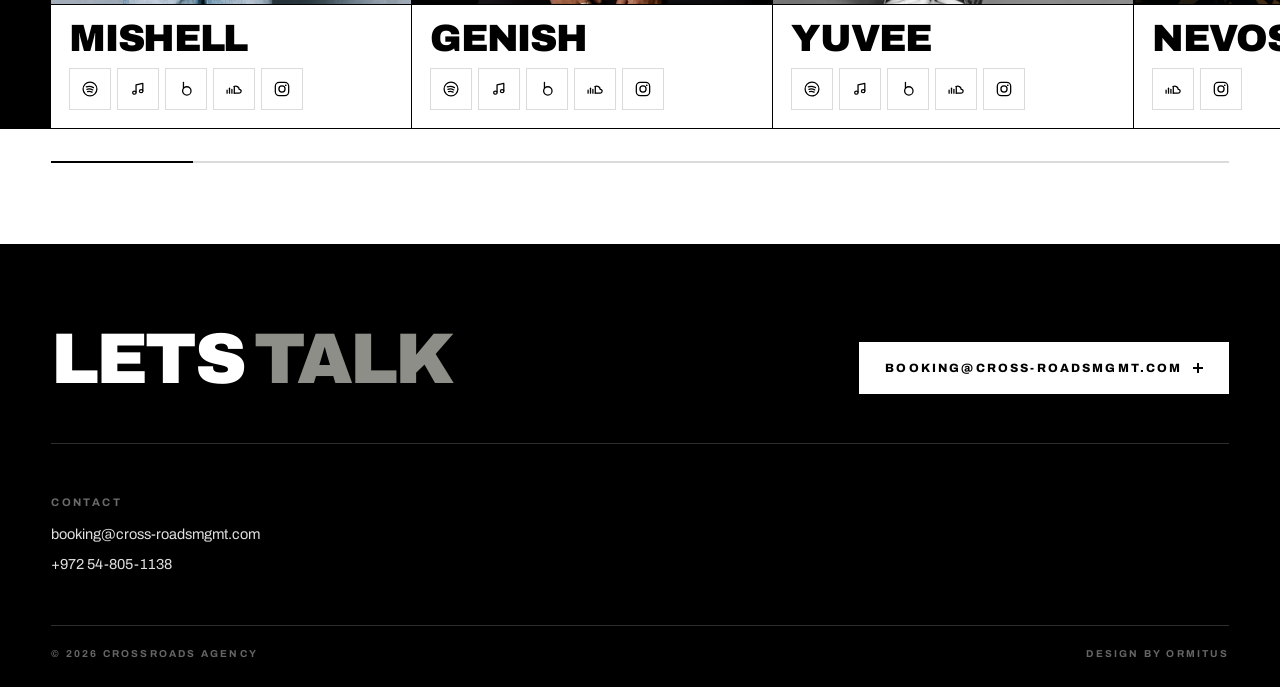
==== commit 65d8a2bb: "Add the centred strapline under the hero logo and buttons" ====
--- a/index.html
+++ b/index.html
@@ -138,6 +138,12 @@
 .hero__mark svg{width:100%;height:auto}
 
 .hero__actions{display:flex;gap:10px;flex-wrap:wrap;flex:none}
+.hero__line{
+  margin:0 0 clamp(16px,2.6vh,26px);
+  text-align:center;
+  font-size:clamp(11px,1.1vw,14px);font-weight:500;letter-spacing:.01em;
+  color:rgba(255,255,255,.6);
+}
 
 .btn{
   display:inline-flex;align-items:center;gap:.85em;
@@ -534,6 +540,8 @@
     </div>
   </div>
 
+  <p class="hero__line rv" style="transition-delay:.18s">Built around artists, driven by strategy, and focused on your next crossroads</p>
+
   <!-- names only, per client note -->
   <div class="ticker" aria-hidden="true">
     <div class="ticker__track" id="ticker"></div>
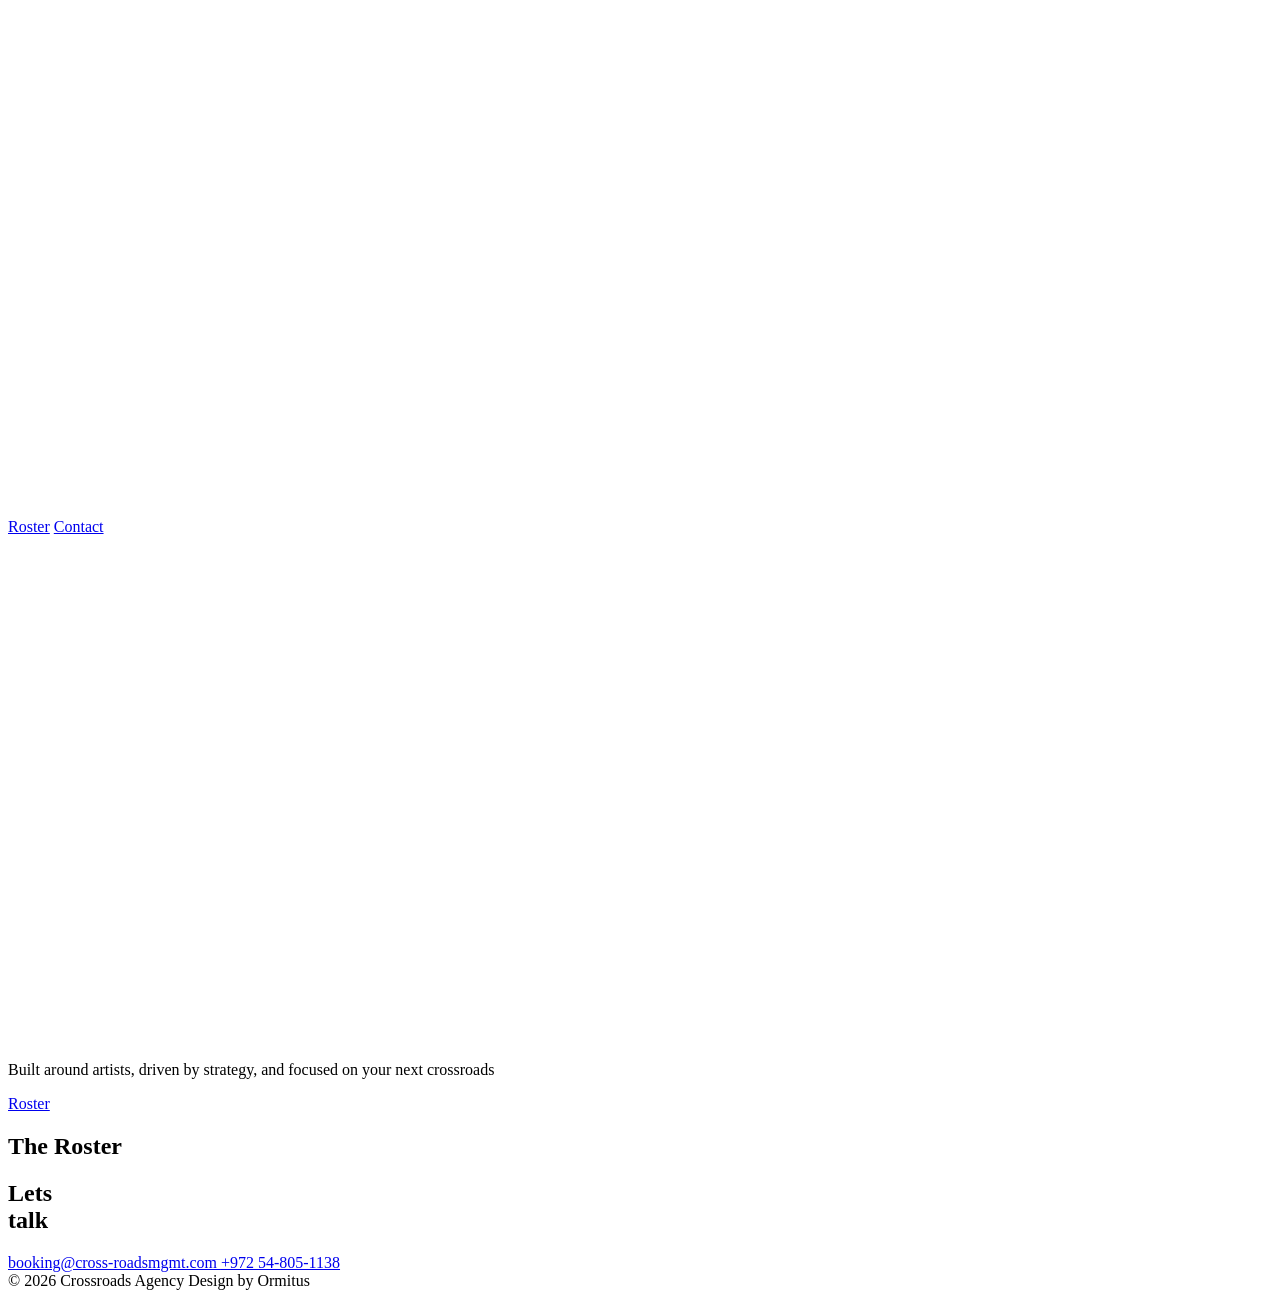
==== commit bbc165f0: "Add files via upload" ====
--- a/index.html
+++ b/index.html
@@ -28,497 +28,14 @@
 <meta name="twitter:image" content="https://cross-roadsmgmt.com/og.png">
 <link rel="preconnect" href="https://fonts.googleapis.com">
 <link rel="preconnect" href="https://fonts.gstatic.com" crossorigin>
-<link href="https://fonts.googleapis.com/css2?family=Archivo:wght@400;500;600;700;800;900&display=swap" rel="stylesheet">
-<style>
-/* ============================================================
-   CROSSROADS — design tokens
-   Derived from the logo: stencil cross, pure monochrome,
-   hard edges, heavy grotesk, bar-based composition.
-   ============================================================ */
-:root{
-  --ink:#000000;
-  --paper:#FFFFFF;
-  --white:#FFFFFF;
-  --ash:#8E8E88;
-  --line:rgba(0,0,0,.14);
-  --line-inv:rgba(255,255,255,.18);
-
-  --bar:clamp(56px,6.5vw,76px);   /* header bar height — echoes the logo's arm */
-  --gut:clamp(16px,4vw,56px);
-
-  --font:'Archivo','Helvetica Neue',Helvetica,Arial,sans-serif;
-  --ease:cubic-bezier(.16,1,.3,1);
-}
-
-*,*::before,*::after{box-sizing:border-box}
-html{-webkit-text-size-adjust:100%;scroll-behavior:smooth}
-body{
-  margin:0;
-  background:var(--paper);
-  color:var(--ink);
-  font-family:var(--font);
-  font-weight:400;
-  line-height:1.5;
-  -webkit-font-smoothing:antialiased;
-  overflow-x:hidden;
-}
-img,svg{display:block;max-width:100%}
-button{font:inherit;color:inherit;border:0;background:none;cursor:pointer}
-a{color:inherit;text-decoration:none}
-::selection{background:var(--ink);color:var(--paper)}
-
-/* ---------- shared bits ---------- */
-.eyebrow{
-  font-size:11px;font-weight:700;
-  letter-spacing:.22em;text-transform:uppercase;
-}
-.plus{ /* the core motif: two crossing bars */
-  position:relative;display:inline-block;
-  width:1em;height:1em;flex:none;
-}
-.plus::before,.plus::after{content:"";position:absolute;background:currentColor}
-.plus::before{inset:42% 0}
-.plus::after{inset:0 42%}
-
-/* ============================================================
-   HEADER — a horizontal bar, like the logo's horizontal arm
-   ============================================================ */
-.hdr{
-  position:fixed;inset:0 0 auto 0;z-index:100;
-  height:var(--bar);
-  display:flex;align-items:center;gap:var(--gut);
-  padding:0 var(--gut);
-  background:var(--ink);color:var(--white);
-}
-.hdr__logo{width:clamp(112px,13vw,168px);color:var(--white)}
-.hdr__nav{margin-left:auto;display:flex;align-items:center;gap:clamp(14px,2.2vw,34px)}
-.hdr__nav a{
-  font-size:11px;font-weight:600;
-  letter-spacing:.18em;text-transform:uppercase;
-  opacity:.62;transition:opacity .25s var(--ease);
-}
-.hdr__nav a:hover{opacity:1}
-.hdr__cta{
-  display:inline-flex;align-items:center;gap:.6em;
-  height:34px;padding:0 16px;
-  background:var(--white);color:var(--ink);
-  font-size:11px;font-weight:800;
-  letter-spacing:.16em;text-transform:uppercase;
-  transition:transform .3s var(--ease);
-}
-.hdr__cta:hover{transform:translateY(-2px)}
-.hdr__cta .plus{font-size:9px}
-
-/* ============================================================
-   HERO
-   ============================================================ */
-.hero{
-  position:relative;
-  min-height:100svh;
-  padding:calc(var(--bar) + clamp(36px,8vh,100px)) var(--gut) 0;
-  background:var(--ink);color:var(--white);
-  display:flex;flex-direction:column;
-  overflow:hidden;
-}
-/* one row: mark on the left, actions on the right, sharing a centre line */
-.hero__inner{
-  position:relative;flex:1;
-  display:flex;align-items:center;justify-content:space-between;
-  gap:clamp(24px,5vw,80px);
-  width:100%;
-}
-
-.hero__mark{
-  /* 1920:768 = 2.5 — capping width by vh keeps the mark inside the fold */
-  width:min(64%,92vh,1000px);
-  flex:0 1 auto;
-  color:var(--white);
-  /* the letters are knocked out of the bar → the black field reads through them */
-}
-.hero__mark svg{width:100%;height:auto}
-
-.hero__actions{display:flex;gap:10px;flex-wrap:wrap;flex:none}
-.hero__line{
-  margin:0 0 clamp(16px,2.6vh,26px);
-  text-align:center;
-  font-size:clamp(11px,1.1vw,14px);font-weight:500;letter-spacing:.01em;
-  color:rgba(255,255,255,.6);
-}
-
-.btn{
-  display:inline-flex;align-items:center;gap:.85em;
-  height:52px;padding:0 26px;
-  background:var(--white);color:var(--ink);
-  font-size:12px;font-weight:800;
-  letter-spacing:.18em;text-transform:uppercase;
-  position:relative;overflow:hidden;
-  transition:color .35s var(--ease);
-}
-.btn span{position:relative;z-index:1;display:inline-flex;align-items:center;gap:.85em}
-.btn::before{
-  content:"";position:absolute;inset:0;background:var(--ash);
-  transform:scaleY(0);transform-origin:bottom;
-  transition:transform .4s var(--ease);
-}
-.btn:hover::before{transform:scaleY(1)}
-.btn--ghost{background:transparent;color:var(--white);box-shadow:inset 0 0 0 1px rgba(255,255,255,.34)}
-.btn .plus{font-size:10px;transition:transform .4s var(--ease)}
-.btn:hover .plus{transform:rotate(90deg)}
-
-/* ---------- ticker band ---------- */
-.ticker{
-  margin:0 calc(var(--gut) * -1);
-  border-top:1px solid var(--line-inv);
-  border-bottom:1px solid var(--line-inv);
-  overflow:hidden;padding:14px 0;
-}
-.ticker__track{display:flex;width:max-content;animation:slide 34s linear infinite}
-.ticker__track span{
-  display:inline-flex;align-items:center;gap:26px;
-  padding-right:26px;
-  font-size:12px;font-weight:700;
-  letter-spacing:.24em;text-transform:uppercase;
-  white-space:nowrap;color:rgba(255,255,255,.72);
-}
-.ticker .plus{font-size:8px;opacity:.6}
-@keyframes slide{from{transform:translateX(0)}to{transform:translateX(-50%)}}
-
-/* ============================================================
-   ROSTER / CAROUSEL
-   ============================================================ */
-/* keep anchor jumps clear of the fixed header bar */
-#roster,#contact{scroll-margin-top:var(--bar)}
-
-.roster{padding:clamp(60px,10vh,120px) 0 clamp(56px,9vh,104px)}
-.roster__head{
-  padding:0 var(--gut) clamp(26px,4vh,44px);
-  display:flex;flex-wrap:wrap;align-items:flex-end;gap:24px;
-}
-.roster__title{
-  margin:0;
-  font-size:clamp(44px,9vw,136px);
-  font-weight:900;line-height:.84;letter-spacing:-.045em;
-  text-transform:uppercase;
-}
-.roster__aside{margin-left:auto;display:flex;align-items:flex-end;gap:clamp(18px,3vw,40px)}
-.roster__count{font-size:12px;font-weight:800;letter-spacing:.2em;padding-bottom:2px;white-space:nowrap}
-
-.nav{display:flex;gap:8px}
-.nav button{
-  width:46px;height:46px;display:grid;place-items:center;
-  box-shadow:inset 0 0 0 1px var(--ink);
-  transition:background .3s var(--ease),color .3s var(--ease),opacity .3s;
-}
-.nav button:hover{background:var(--ink);color:var(--paper)}
-.nav button[disabled]{opacity:.22;pointer-events:none}
-.nav svg{width:15px;height:15px}
-
-/* track */
-.rail{
-  display:flex;gap:1px;
-  padding:0 var(--gut);
-  overflow-x:auto;
-  overflow-y:hidden;
-  /* 'proximity', not 'mandatory': mandatory fights any vertical wheel/trackpad
-     gesture that passes over the rail and makes the page feel like it snags */
-  scroll-snap-type:x proximity;
-  scroll-padding-left:var(--gut);   /* without this the first snap eats the gutter */
-  scroll-padding-right:var(--gut);
-  overscroll-behavior-x:contain;    /* don't chain sideways scroll to the page */
-  touch-action:pan-x pan-y;         /* vertical page scroll always wins on touch */
-  scrollbar-width:none;-ms-overflow-style:none;
-  cursor:grab;
-  border-top:1px solid var(--ink);
-  border-bottom:1px solid var(--ink);
-  background:var(--ink);           /* the 1px gaps read as hairlines */
-}
-.rail::-webkit-scrollbar{display:none}
-.rail.is-drag{cursor:grabbing;scroll-snap-type:none}
-.rail.is-drag *{pointer-events:none}
-
-.card{
-  scroll-snap-align:start;
-  flex:0 0 min(80vw,320px);   /* phone default: one card plus a peek */
-  background:var(--paper);
-  display:flex;flex-direction:column;
-}
-
-.card__media{display:block;position:relative;aspect-ratio:3/4;overflow:hidden;background:#171717;color:#fff}
-a.card__media:focus-visible{outline:2px solid var(--ink);outline-offset:-4px}
-/* the page is monochrome by design, so the artists are the only colour in it */
-.card__media img{
-  position:absolute;inset:0;
-  width:100%;height:100%;object-fit:cover;
-  transition:transform 1s var(--ease);
-}
-@media (hover:hover){
-  .card:hover .card__media img{transform:scale(1.04)}
-}
-/* --- placeholder artwork: dot grid + spotlight + stencil initial ---
-   scoped to the three layer classes so it never catches a .plus icon --- */
-.card__media > i.dots,
-.card__media > i.glow,
-.card__media > i.bars{position:absolute;inset:0}
-.card__media i.dots{
-  background-image:radial-gradient(currentColor 1px,transparent 1.1px);
-  background-size:9px 9px;color:rgba(255,255,255,.16);
-  transition:transform 1s var(--ease);
-}
-.card__media i.glow{background:radial-gradient(58% 46% at 50% 38%,rgba(255,255,255,.32),transparent 72%)}
-.card__media i.bars{background:repeating-linear-gradient(115deg,rgba(255,255,255,.05) 0 2px,transparent 2px 9px);mix-blend-mode:overlay}
-.card:nth-child(2n) .card__media{background:#0B0B0B}
-.card:nth-child(3n) .card__media{background:#202020}
-.card:nth-child(3n) .card__media i.dots{background-size:14px 14px}
-.card:nth-child(4n) .card__media i.bars{background-image:repeating-linear-gradient(-115deg,rgba(255,255,255,.06) 0 2px,transparent 2px 12px)}
-.card:nth-child(5n) .card__media i.dots{background-size:6px 6px;color:rgba(255,255,255,.2)}
-
-.card__initial{
-  position:absolute;inset:0;display:grid;place-items:center;
-  font-weight:900;font-size:clamp(120px,26vw,210px);line-height:1;
-  letter-spacing:-.06em;color:rgba(255,255,255,.16);user-select:none;
-}
-.card__ph{
-  position:absolute;left:12px;bottom:12px;
-  display:inline-flex;align-items:center;gap:7px;
-  padding:5px 9px;background:rgba(255,255,255,.12);
-  font-size:9px;font-weight:800;letter-spacing:.16em;text-transform:uppercase;
-  color:rgba(255,255,255,.75);
-}
-.card__ph .plus{font-size:7px}
-.card__num{
-  position:absolute;top:0;right:0;padding:9px 12px;
-  background:var(--paper);color:var(--ink);
-  font-size:11px;font-weight:800;letter-spacing:.1em;
-}
-/* pointer-only: on touch this would stick after a tap */
-@media (hover:hover){
-  .card:hover .card__media i.dots{transform:scale(1.08)}
-}
-
-.card__body{
-  flex:1;padding:16px 18px 18px;
-  display:flex;flex-direction:column;gap:12px;
-  border-top:1px solid var(--ink);
-}
-.card__name{
-  margin:0;font-size:clamp(26px,3.4vw,38px);
-  font-weight:900;line-height:.94;letter-spacing:-.035em;text-transform:uppercase;
-}
-/* platform links — the only per-artist action */
-.card__links{margin-top:auto;display:flex;flex-wrap:wrap;gap:6px}
-.card__links a{
-  width:42px;height:42px;display:grid;place-items:center;
-  box-shadow:inset 0 0 0 1px var(--line);
-  transition:background .28s var(--ease),color .28s var(--ease),box-shadow .28s var(--ease);
-}
-.card__links svg{width:18px;height:18px}
-@media (hover:hover){
-  .card__links a:hover{background:var(--ink);color:var(--paper);box-shadow:inset 0 0 0 1px var(--ink)}
-}
-.card__links a:active{background:var(--ink);color:var(--paper)}
-.card__links a:focus-visible{outline:2px solid var(--ink);outline-offset:2px}
-
-/* progress */
-.rail__foot{padding:clamp(20px,3.5vh,34px) var(--gut) 0;display:flex;align-items:center;gap:20px}
-.bar{position:relative;flex:1;height:2px;background:var(--line)}
-.bar b{position:absolute;top:0;bottom:0;left:0;width:22%;background:var(--ink);transition:width .18s linear}
-
-/* ============================================================
-   FOOTER
-   ============================================================ */
-.ftr{background:var(--ink);color:var(--white);padding:clamp(52px,9vh,100px) var(--gut) 26px}
-.ftr__top{
-  display:flex;flex-wrap:wrap;align-items:flex-end;gap:clamp(24px,5vw,60px);
-  padding-bottom:clamp(34px,5.5vh,58px);border-bottom:1px solid var(--line-inv);
-}
-.ftr__cta{margin:0;flex:1 1 320px;font-size:clamp(32px,5.6vw,76px);font-weight:900;line-height:.96;letter-spacing:-.04em;text-transform:uppercase}
-.ftr__cta em{font-style:normal;color:var(--ash)}
-
-/* flex, not an auto-fit grid: with only two columns left a 1fr grid stretched
-   them across the whole width and the footer read as empty */
-.ftr__cols{
-  display:flex;flex-wrap:wrap;
-  gap:clamp(28px,7vw,96px);
-  padding:clamp(34px,5.5vh,56px) 0;
-}
-.ftr__col{min-width:170px}
-.ftr__col h4{margin:0 0 14px;color:rgba(255,255,255,.42)}
-.ftr__col ul{margin:0;padding:0;list-style:none;display:flex;flex-direction:column;gap:9px}
-.ftr__col li{font-size:14.5px;line-height:1.45;color:rgba(255,255,255,.88)}
-.ftr__col a{position:relative;transition:color .25s var(--ease)}
-.ftr__col a::after{
-  content:"";position:absolute;left:0;right:0;bottom:-3px;height:1px;background:currentColor;
-  transform:scaleX(0);transform-origin:left;transition:transform .35s var(--ease);
-}
-.ftr__col a:hover::after{transform:scaleX(1)}
-
-.ftr__base{
-  display:flex;flex-wrap:wrap;gap:12px 26px;align-items:center;
-  padding-top:20px;border-top:1px solid var(--line-inv);color:rgba(255,255,255,.4);
-}
-.ftr__base .eyebrow{font-size:10px}
-.ftr__base .sep{margin-left:auto}
-
-/* ============================================================
-   RESPONSIVE
-   Base styles above are phone-first for anything that changes
-   structurally; everything else scales with clamp().
-   ============================================================ */
-
-/* ---- long strings must never push the layout wide ---- */
-.ftr__col li,.ftr__col a,.card__name,.hero__lede{overflow-wrap:anywhere}
-.roster__title,.ftr__cta,.hero__lede{text-wrap:balance}
-
-/* ---- phones ---- */
-@media (max-width:720px){
-  /* no nav on phones, so the mark centres in the bar rather than hanging left */
-  .hdr__nav{display:none}
-  .hdr{justify-content:center}
-  /* Stacked: side by side there is no room, and the mark would shrink to
-     nothing beside a full-width button row.
-     The mark takes auto margins so it centres in the black field, while the
-     actions stay pinned at the bottom above the ticker. */
-  /* drop the extra top padding: it starts the content well below the header
-     bar, so anything centred inside it lands low in the black field */
-  .hero{padding-top:var(--bar)}
-  .hero__inner{flex-direction:column;align-items:stretch;justify-content:flex-start;gap:0}
-  /* auto margins centre the mark in the field between the header and the
-     buttons, which is the empty area you actually see */
-  .hero__mark{width:100%;margin-block:auto}
-  .hero__actions{width:100%;gap:8px;margin-bottom:clamp(14px,2.4vh,22px)}
-  .hero__actions .btn{flex:1 1 150px;justify-content:center;padding:0 18px}
-  .ticker__track span{font-size:10.5px;letter-spacing:.18em;gap:20px;padding-right:20px}
-  .ftr__top .btn{width:100%;justify-content:space-between;font-size:10.5px;letter-spacing:.1em;padding:0 16px}
-  /* the roster meta drops under the title */
-  .roster__aside{width:100%;margin-left:0;flex-wrap:wrap;align-items:center;gap:14px 20px}
-  .nav{margin-left:auto}
-}
-
-/* ---- very small phones ---- */
-@media (max-width:400px){
-  .hdr__cta{padding:0 12px;letter-spacing:.1em}
-  .hdr__logo{width:96px}
-  .card{flex-basis:min(86vw,300px)}
-  .rail__foot{gap:12px}
-}
-
-/* ---- tablets ---- */
-@media (min-width:721px) and (max-width:1023px){
-  .card{flex-basis:min(52vw,340px)}
-  .roster__aside{gap:24px}
-}
-
-/* ---- desktop ---- */
-@media (min-width:1024px){
-  .card{flex-basis:min(34vw,360px)}
-}
-@media (min-width:1440px){
-  .card{flex-basis:380px}
-}
-
-/* ---- large screens: keep the mark from looking lost ---- */
-@media (min-width:1800px){
-  :root{--gut:80px}
-  .hero__mark{width:min(100%,78vh,1240px)}
-}
-
-/* ---- short viewports (landscape phones, small laptops) ---- */
-@media (max-height:700px){
-  .hero{padding-top:calc(var(--bar) + 24px)}
-  .hero__inner{gap:20px}
-}
-@media (max-height:560px) and (orientation:landscape){
-  .hero{min-height:auto;padding-bottom:12px}
-  .hero__mark{width:min(62%,72vh,700px)}
-  .ticker{display:none}
-}
-
-/* ============================================================
-   CUSTOM CURSOR — a square that inverts against what is under it
-   ============================================================ */
-.cursor{
-  position:fixed;left:0;top:0;
-  width:14px;height:14px;
-  background:var(--ink);          /* black by default: the page ground is paper */
-  pointer-events:none;            /* must not be found by elementFromPoint */
-  z-index:9999;
-  opacity:0;
-  will-change:transform;
-  transition:opacity .16s linear,background-color .12s linear,
-             width .2s var(--ease),height .2s var(--ease);
-}
-.cursor.is-visible{opacity:1}
-.cursor.on-dark{background:var(--white)}
-.cursor.on-target{width:26px;height:26px}   /* recovers the affordance the native pointer gave */
-
-/* only where there is a real pointer to replace */
-@media (hover:hover) and (pointer:fine){
-  html.has-cursor,html.has-cursor *{cursor:none !important}
-}
-@media (prefers-reduced-motion:reduce){
-  .cursor{transition:opacity .16s linear,background-color .12s linear}
-}
-
-/* ---------- reveal ---------- */
-.rv{opacity:0;transform:translateY(26px);transition:opacity .8s var(--ease),transform .8s var(--ease)}
-.rv.in{opacity:1;transform:none}
-
-@media(prefers-reduced-motion:reduce){
-  html{scroll-behavior:auto}
-  *,*::before,*::after{animation-duration:.001ms!important;animation-iteration-count:1!important;transition-duration:.001ms!important}
-  .rv{opacity:1;transform:none}
-}
-</style>
+<link href="https://fonts.googleapis.com/css2?family=Archivo:wdth,wght@62..125,400..900&display=swap" rel="stylesheet">
+<link rel="stylesheet" href="/assets/site.css">
 </head>
 <body>
 
-<!-- ===== logo, defined once, reused as a stencil ===== -->
-<svg width="0" height="0" style="position:absolute" aria-hidden="true">
-  <symbol id="cr-logo" viewBox="0 0 1920 768">
-    <path d="M1249.33,320.98h-31.07c-12,0-14.48,4.94-14.48,13.77v98.51c0,8.83,2.12,13.42,14.48,13.42h31.07c12.36,0,14.83-4.24,14.83-13.42v-98.51c0-9.18-2.82-13.77-14.83-13.77Z"/>
-    <path d="M1596.49,320.98h-42.37v125.7h42.37c14.48,0,18.71-6.36,18.71-20.83v-86.86c0-14.48-4.94-18.01-18.71-18.01Z"/>
-    <path d="M531.69,320.98h-31.07c-12,0-14.48,4.94-14.48,13.77v98.51c0,8.83,2.12,13.42,14.48,13.42h31.07c12.36,0,14.83-4.24,14.83-13.42v-98.51c0-9.18-2.82-13.77-14.83-13.77Z"/>
-    <path d="M1075.39,320.98h-45.55v56.49h45.55c9.53,0,14.12-2.47,14.12-14.83v-27.89c0-12.36-4.59-13.77-14.12-13.77Z"/>
-    <path d="M1536,192V0h-384v192H0v384h384v192h384v-192h1152V192h-384ZM232.19,350.63c0,1.41-.35,2.47-.71,2.82-.71.71-1.41.71-2.82.71h-36.37c-1.41,0-2.47,0-2.82-.71-.71-.35-.71-1.41-.71-2.82v-15.54c0-9.53-2.12-14.12-14.48-14.12h-31.42c-12,0-14.48,4.94-14.48,14.12v97.8c0,12.71,4.59,13.77,14.48,13.77h31.42c9.89,0,14.48-1.06,14.48-13.42v-16.24c0-1.41,0-2.47.71-2.82.35-.35,1.41-.71,2.82-.71h36.37c1.41,0,2.12.35,2.82.71.35.35.71,1.41.71,2.82v22.24c0,29.66-16.59,46.25-46.25,46.25h-54.37c-29.66,0-45.9-16.59-45.9-46.25v-110.16c0-30.01,16.24-46.61,45.9-46.61h54.37c29.66,0,46.25,16.59,46.25,46.61v21.54ZM414.6,364.76c0,26.48-11.65,44.13-32.48,49.08l28.95,69.56c0,.71.35,1.06,0,1.41,0,.35-.35.71-1.06.71h-42.37c-.71,0-1.06-.35-1.41-.71l-1.06-1.06v-.35l-24.72-68.5h-28.6v67.08c0,1.41-.35,2.12-.71,2.47-.71.71-1.41,1.06-2.82,1.06h-35.66c-1.06,0-2.12-.35-2.47-1.06-.35-.35-.71-1.06-.71-2.47v-195.96c0-1.41.35-2.12.71-2.82.35-.35,1.41-.71,2.47-.71h96.04c29.66,0,45.9,16.59,45.9,46.25v36.01ZM589.6,439.26c0,29.66-16.59,46.25-46.25,46.25h-54.02c-29.66,0-46.25-16.59-46.25-46.25v-110.16c0-30.01,16.59-46.61,46.25-46.61h54.02c29.66,0,46.25,16.59,46.25,46.61v110.16ZM769.89,439.61c0,29.66-16.59,45.9-46.61,45.9h-51.9c-29.66,0-46.25-16.59-46.25-46.25v-11.65c0-1.41.35-2.47.71-2.82.71-.35,1.41-.71,2.47-.71h36.01c1.41,0,2.47.35,2.82.71.71.35,1.06,1.41,1.06,2.82v4.94c0,13.06,4.59,15.18,14.83,15.18h28.25c10.24,0,15.18-3.53,15.18-14.48v-7.77c0-9.89-1.77-13.77-11.65-17.3l-57.55-16.24c-22.95-6.36-32.13-19.42-32.13-46.25v-16.59c0-30.01,16.59-46.61,46.25-46.61h50.84c29.66,0,46.25,16.59,46.25,46.61v11.65c0,1.06,0,2.12-.71,2.47-.35.35-1.41.71-2.47.71h-36.01c-1.41,0-2.47-.35-2.82-.71-.35-.35-.71-1.41-.71-2.47v-5.65c0-9.53-2.82-14.83-15.18-14.83h-27.89c-12,0-14.83,5.3-14.83,14.48v8.47c0,10.24,2.12,13.42,12.36,16.59l57.55,16.24c22.95,6,32.13,19.42,32.13,46.25v17.3ZM949.12,439.61c0,29.66-16.59,45.9-46.61,45.9h-51.9c-29.66,0-46.25-16.59-46.25-46.25v-11.65c0-1.41.35-2.47.71-2.82.71-.35,1.41-.71,2.47-.71h36.01c1.41,0,2.47.35,2.82.71.71.35,1.06,1.41,1.06,2.82v4.94c0,13.06,4.59,15.18,14.83,15.18h28.25c10.24,0,15.18-3.53,15.18-14.48v-7.77c0-9.89-1.77-13.77-11.65-17.3l-57.55-16.24c-22.95-6.36-32.13-19.42-32.13-46.25v-16.59c0-33.19,10.24-46.61,46.25-46.61h50.84c34.6,0,46.25,12,46.25,46.61v11.65c0,1.06,0,2.12-.71,2.47-.35.35-1.41.71-2.47.71h-36.01c-1.41,0-2.47-.35-2.82-.71-.35-.35-.71-1.41-.71-2.47v-5.65c0-9.53-2.82-14.83-15.18-14.83h-27.89c-12,0-14.83,5.3-14.83,14.48v8.47c0,10.24,2.12,13.42,12.36,16.24l57.55,16.59c22.95,6,32.13,19.42,32.13,46.25v17.3ZM1132.59,364.76c0,26.48-11.65,44.13-32.48,49.08l28.95,69.56c0,.71.35,1.06,0,1.41,0,.35-.35.71-1.06.71h-42.37c-.71,0-1.06-.35-1.41-.71s-.71-.71-1.06-1.06v-.35l-24.72-68.5h-28.6v67.08c0,1.41-.35,2.12-.71,2.47-.71.71-1.41,1.06-2.82,1.06h-35.66c-1.06,0-2.12-.35-2.47-1.06-.35-.35-.71-1.06-.71-2.47v-195.96c0-1.41.35-2.12.71-2.82.35-.35,1.41-.71,2.47-.71h96.04c29.66,0,45.9,16.59,45.9,46.25v36.01ZM1307.23,439.26c0,29.66-16.59,46.25-46.25,46.25h-54.02c-29.66,0-46.25-16.59-46.25-46.25v-110.16c0-30.01,16.59-46.61,46.25-46.61h54.02c29.66,0,46.25,16.59,46.25,46.61v110.16ZM1488.94,484.45c-.35.71-1.06,1.06-2.12,1.06h-37.07c-1.06,0-1.77-.35-2.47-1.06-.71-.35-1.41-1.06-1.41-2.47l-10.24-47.31h-55.79l-9.53,47.31c-.35,1.41-.71,2.12-1.41,2.47-.71.71-1.77,1.06-2.82,1.06h-37.07c-1.06,0-2.12-.35-2.47-1.06-.35-.35-.35-1.06,0-2.47l45.9-195.96c.35-1.41.71-2.12,1.41-2.82.71-.35,1.77-.71,2.82-.71h60.38c1.41,0,2.47.35,3.18.71.71.71,1.06,1.41,1.06,2.82l47.67,195.96c.35,1.41.35,2.12,0,2.47ZM1657.93,425.84c0,38.49-21.18,59.67-58.96,59.67h-84.03c-1.06,0-2.12-.35-2.47-1.06-.71-.35-.71-1.06-.71-2.47v-195.96c0-1.41,0-2.12.71-2.82.35-.35,1.41-.71,2.47-.71h85.8c36.72,0,57.2,20.13,57.2,56.49v86.86ZM1834.34,439.61c0,29.66-16.59,45.9-46.61,45.9h-51.9c-29.66,0-46.25-16.59-46.25-46.25v-11.65c0-1.41.35-2.47.71-2.82.71-.35,1.41-.71,2.47-.71h36.01c1.41,0,2.47.35,2.82.71.71.35,1.06,1.41,1.06,2.82v4.94c0,13.06,4.59,15.18,14.83,15.18h28.25c10.24,0,15.18-3.53,15.18-14.48v-7.77c0-9.89-1.77-13.77-11.65-17.3l-57.55-16.24c-22.95-6.36-32.13-19.42-32.13-46.25v-16.59c0-30.01,16.59-46.61,46.25-46.61h50.84c29.66,0,46.25,16.59,46.25,46.61v11.65c0,1.06,0,2.12-.71,2.47-.35.35-1.41.71-2.47.71h-36.01c-1.41,0-2.47-.35-2.82-.71-.35-.35-.71-1.41-.71-2.47v-5.65c0-9.53-2.82-14.83-15.18-14.83h-27.89c-12,0-14.83,5.3-14.83,14.48v8.47c0,10.24,2.12,13.42,12.36,16.24l57.55,16.59c22.95,6,32.13,19.42,32.13,46.25v17.3ZM1902,316.94c-1.54,3.63-3.66,6.81-6.36,9.54-2.7,2.73-5.88,4.89-9.54,6.48-3.66,1.6-7.59,2.4-11.77,2.4s-8.09-.79-11.73-2.35c-3.63-1.57-6.79-3.7-9.46-6.4-2.67-2.7-4.78-5.86-6.32-9.5-1.54-3.63-2.31-7.49-2.31-11.56s.77-7.93,2.31-11.56c1.54-3.63,3.66-6.81,6.36-9.54,2.7-2.73,5.88-4.89,9.54-6.48,3.66-1.6,7.59-2.4,11.77-2.4s8.09.79,11.73,2.35c3.63,1.57,6.78,3.7,9.46,6.4,2.67,2.7,4.78,5.86,6.32,9.5,1.54,3.64,2.31,7.49,2.31,11.56s-.77,7.93-2.31,11.56Z"/>
-    <path d="M357.4,320.98h-45.55v56.49h45.55c9.53,0,14.12-2.47,14.12-14.83v-27.89c0-12.36-4.59-13.77-14.12-13.77Z"/>
-    <path d="M1891.94,287.96c-2.2-2.22-4.78-3.98-7.76-5.26-2.98-1.29-6.21-1.93-9.69-1.93s-6.73.66-9.73,1.97c-3,1.31-5.6,3.08-7.8,5.3-2.19,2.22-3.92,4.85-5.19,7.88-1.26,3.03-1.89,6.23-1.89,9.62s.62,6.64,1.85,9.62c1.24,2.98,2.95,5.58,5.15,7.8,2.2,2.22,4.78,3.98,7.76,5.26,2.98,1.29,6.21,1.93,9.69,1.93s6.73-.66,9.73-1.97c3-1.31,5.6-3.08,7.8-5.3,2.2-2.22,3.92-4.83,5.19-7.84,1.26-3,1.89-6.22,1.89-9.65s-.62-6.57-1.85-9.58c-1.24-3-2.95-5.61-5.15-7.84ZM1881.93,319.38c-1.88.97-4.27,1.45-7.16,1.45-2.2,0-4.25-.4-6.15-1.21-1.9-.8-3.54-1.92-4.91-3.34-1.37-1.42-2.44-3.08-3.22-4.99-.78-1.9-1.17-3.96-1.17-6.15s.39-4.18,1.17-6.11c.78-1.93,1.85-3.62,3.22-5.07,1.37-1.45,3-2.59,4.91-3.42,1.9-.83,4.01-1.25,6.32-1.25,2.9,0,5.26.44,7.08,1.33,1.82.88,3.46,2.02,4.91,3.42l-3.78,4.34c-1.18-1.07-2.44-1.94-3.78-2.62-1.34-.67-2.81-1.01-4.42-1.01-1.4,0-2.67.27-3.82.8-1.15.54-2.16,1.28-3.02,2.21-.86.94-1.52,2.03-1.97,3.26-.46,1.23-.68,2.57-.68,4.02s.24,2.72.73,3.98c.48,1.26,1.14,2.36,1.97,3.3.83.94,1.82,1.68,2.98,2.21,1.15.54,2.43.8,3.82.8,1.82,0,3.36-.33,4.63-1.01,1.26-.67,2.5-1.6,3.74-2.77l3.86,3.78c-1.61,1.72-3.35,3.06-5.23,4.02Z"/>
-    <polygon points="1406.67 309.32 1387.6 398.3 1427.85 398.3 1407.73 309.32 1406.67 309.32"/>
-  </symbol>
-
-  <!-- platform icons: one consistent line set, drawn to match the mark's weight -->
-  <symbol id="ic-spotify" viewBox="0 0 24 24" fill="none" stroke="currentColor" stroke-width="1.7" stroke-linecap="round">
-    <circle cx="12" cy="12" r="9.2"/>
-    <path d="M7.1 9.2c3.2-.95 6.6-.6 9.5 1"/>
-    <path d="M7.9 12.4c2.6-.75 5.4-.45 7.8.85"/>
-    <path d="M8.7 15.4c2.05-.55 4.2-.32 6.1.75"/>
-  </symbol>
-  <symbol id="ic-instagram" viewBox="0 0 24 24" fill="none" stroke="currentColor" stroke-width="1.7">
-    <rect x="3.1" y="3.1" width="17.8" height="17.8" rx="5.2"/>
-    <circle cx="12" cy="12" r="4.1"/>
-    <circle cx="17" cy="7" r="1.15" fill="currentColor" stroke="none"/>
-  </symbol>
-  <symbol id="ic-beatport" viewBox="0 0 24 24" fill="none" stroke="currentColor" stroke-width="1.7" stroke-linecap="round">
-    <path d="M8.6 3.2v7.4"/>
-    <circle cx="13.1" cy="14.6" r="5.6"/>
-  </symbol>
-  <symbol id="ic-apple" viewBox="0 0 24 24" fill="none" stroke="currentColor" stroke-width="1.7" stroke-linejoin="round">
-    <path d="M9.4 16.6V6.4l9-1.75v10.2"/>
-    <ellipse cx="7.2" cy="16.9" rx="2.3" ry="2"/>
-    <ellipse cx="16.2" cy="14.9" rx="2.3" ry="2"/>
-  </symbol>
-  <symbol id="ic-soundcloud" viewBox="0 0 24 24" fill="none" stroke="currentColor" stroke-width="1.7" stroke-linecap="round" stroke-linejoin="round">
-    <path d="M2.8 13.4v4.2"/>
-    <path d="M6 11v6.6"/>
-    <path d="M9.2 12.6v5"/>
-    <path d="M12.4 8.4v9.2"/>
-    <path d="M12.4 17.6h6.4a2.6 2.6 0 0 0 .2-5.2 4.7 4.7 0 0 0-6.6-3.7"/>
-  </symbol>
-</svg>
-
-<!-- ============ HEADER ============ -->
 <header class="hdr">
-  <a href="#top" class="hdr__logo" aria-label="Crossroads — home">
-    <svg viewBox="0 0 1920 768" fill="currentColor" aria-hidden="true"><use href="#cr-logo"/></svg>
+  <a href="#top" class="hdr__logo" aria-label="Crossroads home">
+    <svg viewBox="0 0 1920 768" fill="currentColor" aria-hidden="true"><use href="/assets/sprite.svg#cr-logo"/></svg>
   </a>
   <nav class="hdr__nav">
     <a href="#roster">Roster</a>
@@ -526,304 +43,87 @@
   </nav>
 </header>
 
-<!-- ============ HERO ============ -->
 <main id="top">
 <section class="hero">
-  <div class="hero__inner">
-    <div class="hero__mark rv">
-      <svg viewBox="0 0 1920 768" fill="currentColor" role="img" aria-label="CROSSROADS"><use href="#cr-logo"/></svg>
-    </div>
-
-    <div class="hero__actions rv" style="transition-delay:.1s">
-      <a href="#roster" class="btn"><span>Roster <i class="plus" aria-hidden="true"></i></span></a>
-      <a href="#contact" class="btn btn--ghost"><span>Contact</span></a>
+  <div class="hero__stage">
+    <!-- The logo is a stencil: the letters are holes. Here the holes are windows onto
+         the roster — the cross body stays solid white, the photos only show through the letters. -->
+    <div class="hero__mark">
+      <svg viewBox="0 0 1920 768" role="img" aria-label="CROSSROADS">
+        <defs>
+          <clipPath id="sil"><path d="M1536,192V0h-384v192H0v384h384v192h384v-192h1152V192h-384Z"/></clipPath>
+        </defs>
+        <g clip-path="url(#sil)"><g id="windows"></g></g>
+        <use href="/assets/sprite.svg#cr-logo" fill="#fff"/>
+      </svg>
     </div>
   </div>
 
-  <p class="hero__line rv" style="transition-delay:.18s">Built around artists, driven by strategy, and focused on your next crossroads</p>
-
-  <!-- names only, per client note -->
-  <div class="ticker" aria-hidden="true">
-    <div class="ticker__track" id="ticker"></div>
+  <div class="hero__row">
+    <p class="hero__line">Built around artists, driven by strategy, and focused on your next crossroads</p>
+    <div class="hero__actions">
+      <a href="#roster" class="btn"><span>Roster <i class="plus" aria-hidden="true"></i></span></a>
+    </div>
   </div>
 
 </section>
 
-<!-- ============ ROSTER ============ -->
 <section class="roster" id="roster">
-  <div class="roster__head">
-    <h2 class="roster__title rv">The Roster</h2>
-    <div class="roster__aside rv" style="transition-delay:.1s">
-      <span class="roster__count" id="count">01 — 06</span>
-      <div class="nav">
-        <button type="button" data-dir="-1" aria-label="Previous artist">
-          <svg viewBox="0 0 24 24" fill="none" stroke="currentColor" stroke-width="2.4"><path d="M15 4 7 12l8 8"/></svg>
-        </button>
-        <button type="button" data-dir="1" aria-label="Next artist">
-          <svg viewBox="0 0 24 24" fill="none" stroke="currentColor" stroke-width="2.4"><path d="M9 4l8 8-8 8"/></svg>
-        </button>
-      </div>
-    </div>
-  </div>
-
-  <div class="rail" id="rail" tabindex="0" role="region" aria-label="Artist carousel">
-    <!-- cards are generated below so the order lives in one place -->
-  </div>
-
-  <div class="rail__foot">
-    <div class="bar"><b id="prog"></b></div>
-  </div>
+  <h2 class="sr">The Roster</h2>
+  <div class="strips" id="strips"></div>
 </section>
 </main>
 
-<!-- ============ FOOTER ============ -->
 <footer class="ftr" id="contact">
-  <div class="ftr__top">
-    <h2 class="ftr__cta">Lets <em>talk</em></h2>
+  <h2 class="ftr__cta">Lets<br>talk</h2>
+  <div class="ftr__row">
     <a href="mailto:booking@cross-roadsmgmt.com" class="btn"><span>booking@cross-roadsmgmt.com <i class="plus" aria-hidden="true"></i></span></a>
+    <a class="ftr__tel" href="tel:+972548051138">+972 54-805-1138</a>
   </div>
-
-  <div class="ftr__cols">
-    <div class="ftr__col">
-      <h4 class="eyebrow">Contact</h4>
-      <ul>
-        <li><a href="mailto:booking@cross-roadsmgmt.com">booking@cross-roadsmgmt.com</a></li>
-        <li><a href="tel:+972548051138">+972 54-805-1138</a></li>
-      </ul>
-    </div>
-    <!-- 'Management' and 'Studio' columns removed: every value in them was
-         invented, and they can't sit next to real contact details on a public
-         page. Send real ones and they go straight back. -->
-    <!-- 'Follow' column removed: the agency's own social profiles were never
-         supplied, so all four entries pointed at '#'. Send the real handles and
-         it goes back. -->
-  </div>
-
   <div class="ftr__base">
-    <span class="eyebrow">© 2026 Crossroads Agency</span>
-    <span class="eyebrow sep">Design by Ormitus</span>
+    <span>© 2026 Crossroads Agency</span>
+    <span>Design by Ormitus</span>
   </div>
 </footer>
 
+<script src="/assets/artists.js"></script>
 <script>
-/* ---------- roster data (order exactly as briefed) ----------
-   photo: null  -> renders the generated placeholder instead
-   links: '#'   -> PLACEHOLDER URL, swap for the artist's real profile   */
-const PLATFORMS = [
-  ['spotify',    'Spotify'],
-  ['apple',      'Apple Music'],
-  ['beatport',   'Beatport'],
-  ['soundcloud', 'SoundCloud'],
-  ['instagram',  'Instagram'],
-];
+const SPRITE = '/assets/sprite.svg';
+const reduce = matchMedia('(prefers-reduced-motion: reduce)').matches;
 
-/* Real profiles. Share-tracking parameters (igsh / si / utm_* / ref) stripped,
-   and on.soundcloud.com shorteners resolved to their canonical profile URLs so
-   they can't expire. A platform with no entry simply renders no icon — never a
-   dead link, and never one platform's URL behind another's icon. */
-const ARTISTS = [
-  { name:'Mishell', photo:'img/mishell.jpg', epk:'/mishell/', links:{
-      spotify:   'https://open.spotify.com/artist/3kCsXVpVs1ZhLnIVkNzdHJ',
-      apple:     'https://music.apple.com/il/artist/mishell/250454064',
-      beatport:  'https://www.beatport.com/artist/mishell/270228',
-      soundcloud:'https://soundcloud.com/mishellmusik',
-      instagram: 'https://www.instagram.com/_mishell_____' } },
+/* ---------- hero windows: all five artists sit side by side behind the logo, at natural scale ----------
+   Five 3:4 portraits fill the logo's 1920 width exactly (384 each), faces on the letter band.
+   Every few seconds the whole row slides one portrait over, so the positions rotate. */
+const PW = 384, PH = 512, FACE_Y = 255;           // portrait box in logo units; y puts faces on the letters
+const win = document.getElementById('windows');
+const row = [...ARTISTS, ...ARTISTS];              // doubled so the slide can wrap seamlessly
+win.innerHTML = row.map((a,i) =>
+  `<image href="${a.photo}" x="${i*PW}" y="${FACE_Y}" width="${PW}" height="${PH}" preserveAspectRatio="xMidYMid slice"/>`).join('');
+let pos = 0;
+const slideTo = n => { win.style.transform = `translateX(${-n*PW}px)`; };
+if (!reduce) setInterval(() => {
+  pos++; slideTo(pos);
+  if (pos === ARTISTS.length) {                    // we are now showing the duplicate set: jump back unseen
+    setTimeout(() => { win.classList.add('snap'); pos = 0; slideTo(0); void win.getBoundingClientRect(); win.classList.remove('snap'); }, 1700);
+  }
+}, 3200);
 
-  { name:'Genish', photo:'img/genish.jpg', links:{
-      spotify:   'https://open.spotify.com/artist/12rfpY7qPWCqM5kN8q1Ry1',
-      apple:     'https://music.apple.com/il/artist/genish/787229909',
-      beatport:  'https://www.beatport.com/artist/genish/929264',
-      soundcloud:'https://soundcloud.com/genishmusic',
-      instagram: 'https://www.instagram.com/genish__' } },
+/* ---------- roster: five strips, the hovered one opens ---------- */
+const href = a => a.name === 'Genish' ? '/genish/' : a.epk;
+const icons = a => PLATFORMS.filter(([k]) => a.links[k]).map(([k,label]) =>
+  `<a href="${a.links[k]}" target="_blank" rel="noopener noreferrer" title="${label}" aria-label="${a.name} on ${label}"><svg aria-hidden="true"><use href="${SPRITE}#ic-${k}"/></svg></a>`).join('');
+document.getElementById('strips').innerHTML = ARTISTS.map(a => `
+  <article class="strip">
+    <img src="${a.photo}" alt="" loading="lazy" width="900" height="1200">
+    <a class="strip__cover" href="${href(a)}" aria-label="${a.name}"></a>
+    <div class="strip__meta"><h3 class="strip__name">${a.name}</h3><div class="strip__plats">${icons(a)}</div></div>
+  </article>`).join('');
 
-  { name:'Yuvee', photo:'img/yuvee.jpg', epk:'/yuvee/', links:{
-      spotify:   'https://open.spotify.com/artist/2uUpxGX8XaVGhqh398dP2f',
-      apple:     'https://music.apple.com/il/artist/yuvee/1216600486',
-      beatport:  'https://www.beatport.com/artist/yuve/1243590',
-      soundcloud:'https://soundcloud.com/yuveemusic',
-      instagram: 'https://www.instagram.com/yuvee_music' } },
-
-  /* Still needed for Nevos: Spotify, Apple Music, Beatport */
-  { name:'Nevos', photo:'img/nevos.jpg', links:{
-      soundcloud:'https://soundcloud.com/nevosmusic',
-      instagram: 'https://www.instagram.com/nevos_music' } },
-
-  { name:'Mentesh', photo:'img/mentesh.jpg', links:{
-      spotify:   'https://open.spotify.com/artist/4AUqHwTX2zVGZOlXgrSNoF',
-      apple:     'https://music.apple.com/il/artist/mentesh/1671188421',
-      beatport:  'https://www.beatport.com/artist/mentesh/1109477',
-      soundcloud:'https://soundcloud.com/mentesh',
-      instagram: 'https://www.instagram.com/guymentesh' } },
-];
-
-const media = a => a.photo
-  ? `<img src="${a.photo}" alt="${a.name}" loading="lazy" decoding="async" width="900" height="1200">`
-  : `<i class="dots"></i><i class="glow"></i><i class="bars"></i>
-     <span class="card__initial">${a.name[0]}</span>
-     <span class="card__ph"><i class="plus"></i> Image placeholder</span>`;
-
-const links = a => PLATFORMS
-  .filter(([key]) => a.links[key])          // no URL, no icon — never a dead link
-  .map(([key,label]) => `
-  <a href="${a.links[key]}" target="_blank" rel="noopener noreferrer"
-     aria-label="${a.name} on ${label}" title="${label}">
-    <svg aria-hidden="true"><use href="#ic-${key}"/></svg>
-  </a>`).join('');
-
-const pad = n => String(n).padStart(2,'0');
-
-/* everything that counts artists reads the array, so pulling one can't leave a
-   stale number behind */
-document.getElementById('count').textContent = `01 — ${pad(ARTISTS.length)}`;
-
-const rail = document.getElementById('rail');
-rail.innerHTML = ARTISTS.map((a,i) => `
-  <article class="card rv" style="transition-delay:${Math.min(i,5)*.06}s">
-    ${a.epk
-      ? `<a class="card__media" href="${a.epk}" aria-label="${a.name} — press kit">`
-      : `<div class="card__media">`}
-      ${media(a)}
-      <span class="card__num">${pad(i+1)}</span>
-    ${a.epk ? `</a>` : `</div>`}
-    <div class="card__body">
-      <h3 class="card__name">${a.name}</h3>
-      <div class="card__links">${links(a)}</div>
-    </div>
-  </article>
-`).join('');
-
-/* ticker: artist names only.
-   The -50% loop is only seamless while each half is at least as wide as the
-   viewport. Six short names are not, so the tail ran out and left a blank
-   stretch — repeat the list until one half covers the screen, and scale the
-   duration so the speed stays constant however many repeats that takes. */
-const tick  = document.getElementById('ticker');
-const UNIT  = ARTISTS.map(a => `${a.name} <i class="plus"></i>`).join(' ');
-const SPEED = 90; // px per second
-
-const MIN_HALF = 4000; // px — wider than any viewport this is going to run on
-
-function buildTicker(){
-  tick.style.animation = 'none';
-  tick.innerHTML = `<span>${UNIT}</span>`;
-  const unitW = tick.firstElementChild.getBoundingClientRect().width;
-  if (!unitW) return;
-  // Sizing this to the *current* viewport meant a resize measured mid-layout
-  // could lock in too few repeats and reopen the gap. Overshooting instead costs
-  // a handful of spans and makes the loop correct whatever the timing.
-  const reps = Math.ceil(Math.max(MIN_HALF, window.innerWidth * 2) / unitW);
-  const half = `<span>${Array(reps).fill(UNIT).join(' ')}</span>`;
-  tick.innerHTML = half + half;
-  const halfW = tick.firstElementChild.getBoundingClientRect().width;
-  tick.style.animation = '';
-  tick.style.animationDuration = (halfW / SPEED) + 's';
-}
-/* A resize can land mid-layout — the mobile media query changes the ticker's
-   font-size, so one pass can measure a transient width and lock in a wrong
-   repeat count. buildTicker is idempotent, so run it again after a frame. */
-const settle = () => requestAnimationFrame(() => { buildTicker(); requestAnimationFrame(buildTicker); });
-
-buildTicker();
-document.fonts?.ready.then(settle);   // name widths change once Archivo lands
-
-/* observe the band itself rather than listening for 'resize' — its width tracks
-   the viewport, and this still fires where a resize event doesn't (zoom, devtools
-   viewport overrides, a pane being dragged). Rebuilding the track inside doesn't
-   change the band's own width, so this can't feed back on itself. */
-let tickTimer;
-const rebuild = () => { clearTimeout(tickTimer); tickTimer = setTimeout(settle, 180); };
-new ResizeObserver(rebuild).observe(tick.parentElement);
-window.addEventListener('resize', rebuild);
-
-/* ---------- carousel ---------- */
-const prog = document.getElementById('prog');
-const [btnPrev, btnNext] = document.querySelectorAll('.nav button');
-
-const step = () => (rail.querySelector('.card')?.offsetWidth || 320) + 1;
-const maxScroll = () => rail.scrollWidth - rail.clientWidth;
-
-function sync(){
-  const max = maxScroll();
-  const pos = rail.scrollLeft;
-  const p   = max > 0 ? pos / max : 0;
-  prog.style.width = (12 + p * 88) + '%';
-  btnPrev.disabled = pos < 4;
-  btnNext.disabled = pos > max - 4;
-}
-rail.addEventListener('scroll', sync, {passive:true});
-window.addEventListener('resize', sync);
-
-document.querySelectorAll('.nav button').forEach(b => {
-  b.addEventListener('click', () => {
-    rail.scrollBy({ left: step() * Number(b.dataset.dir), behavior:'smooth' });
-  });
-});
-
-rail.addEventListener('keydown', e => {
-  if (e.key !== 'ArrowLeft' && e.key !== 'ArrowRight') return;
-  e.preventDefault();
-  rail.scrollBy({ left: step() * (e.key === 'ArrowRight' ? 1 : -1), behavior:'smooth' });
-});
-
-/* Drag to scroll (mouse/pen; touch scrolls natively).
-   The pointer is captured only once the gesture is genuinely a drag. Capturing
-   on pointerdown retargets the follow-up click to the rail, which silently broke
-   every card link. */
-/* Generous on purpose. A real mouse click on a 42px icon drifts several pixels
-   between press and release; the old 4px threshold read that as a drag and
-   cancelled the click, which is why the card links felt dead. */
-const DRAG_THRESHOLD = 12; // px
-let down = false, dragging = false, startX = 0, startScroll = 0, pid = null, swallowClick = false;
-
-rail.addEventListener('pointerdown', e => {
-  swallowClick = false;
-  if (e.pointerType === 'touch' || e.button !== 0) return;
-  down = true; dragging = false; pid = e.pointerId;
-  startX = e.clientX; startScroll = rail.scrollLeft;
-});
-
-rail.addEventListener('pointermove', e => {
-  if (!down) return;
-  const d = e.clientX - startX;
-  if (!dragging) {
-    if (Math.abs(d) <= DRAG_THRESHOLD) return;   // still a click — leave links alone
-    dragging = true;
-    rail.classList.add('is-drag');
-    try { rail.setPointerCapture(pid); } catch {}
-  }
-  rail.scrollLeft = startScroll - d;
-});
-
-const endDrag = () => {
-  if (!down) return;
-  down = false;
-  if (dragging) {
-    // only eat the click if the rail actually moved — at a scroll boundary a
-    // drag goes nowhere, and swallowing there would kill a legitimate click
-    swallowClick = Math.abs(rail.scrollLeft - startScroll) > 2;
-    rail.classList.remove('is-drag');
-    try { rail.releasePointerCapture(pid); } catch {}
-  }
-  dragging = false;
-};
-rail.addEventListener('pointerup', endDrag);
-rail.addEventListener('pointercancel', endDrag);
-
-rail.addEventListener('click', e => {
-  if (!swallowClick) return;
-  e.preventDefault(); e.stopPropagation();
-  swallowClick = false;
-}, true);
-
-sync();
-window.addEventListener('load', sync);
-
-/* ---------- reveal on scroll ---------- */
-const io = new IntersectionObserver((entries) => {
-  entries.forEach(en => { if (en.isIntersecting){ en.target.classList.add('in'); io.unobserve(en.target); } });
-}, { rootMargin:'0px 0px -8% 0px', threshold:0.08 });
+/* reveal on scroll */
+const io = new IntersectionObserver(es => es.forEach(e => {
+  if (e.isIntersecting) { e.target.classList.add('in'); io.unobserve(e.target); }
+}), { rootMargin:'0px 0px -6% 0px', threshold:0.05 });
 document.querySelectorAll('.rv').forEach(el => io.observe(el));
 </script>
-<script src="/assets/cursor.js" defer></script>
 </body>
 </html>
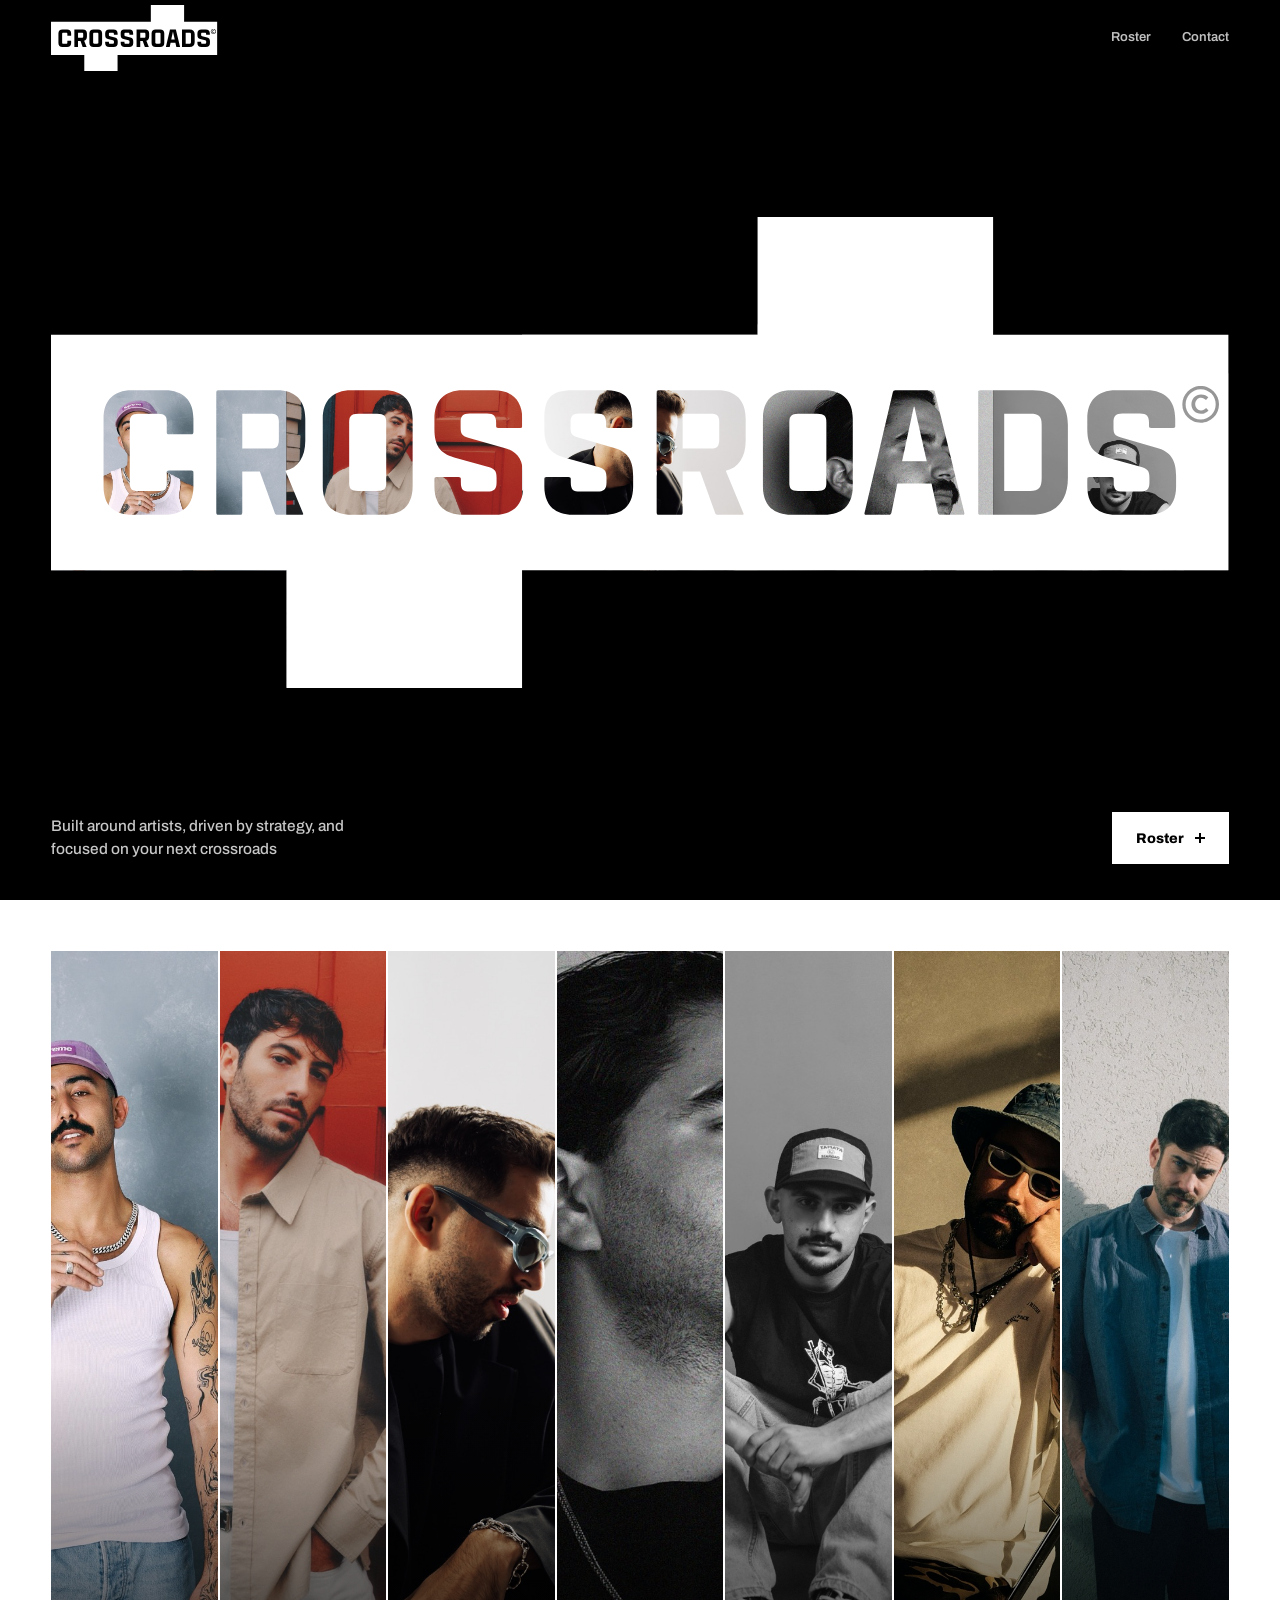
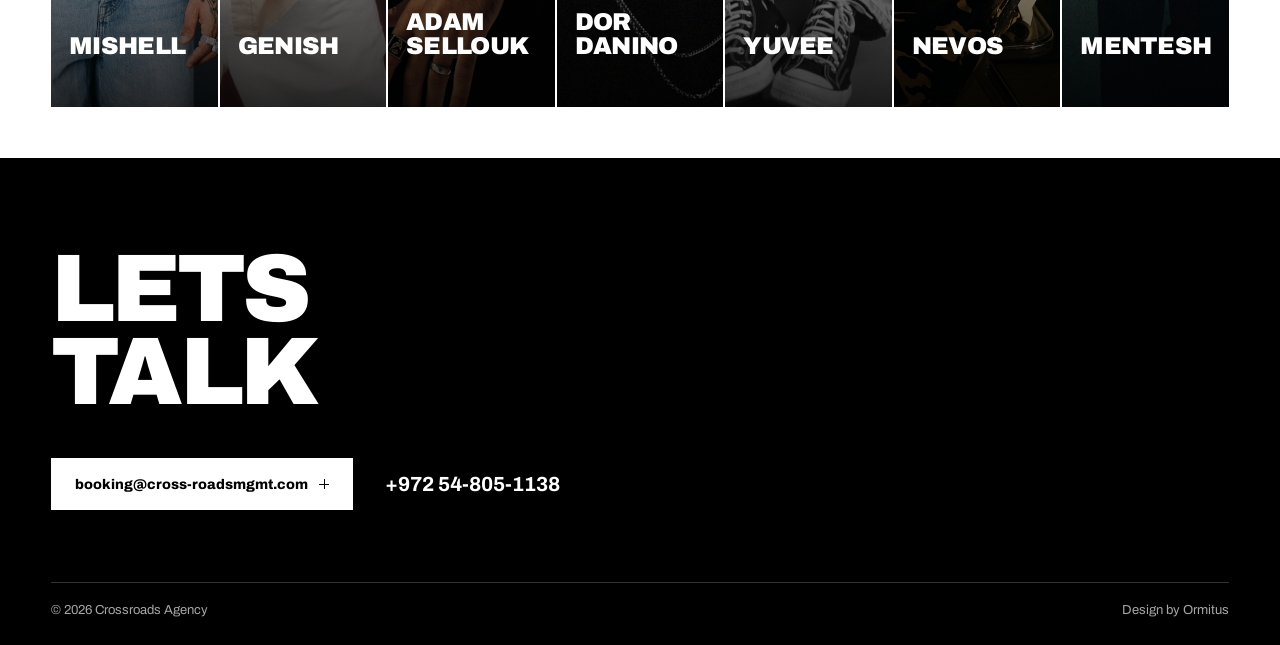
==== commit c848ae42: "Add files via upload" ====
--- a/index.html
+++ b/index.html
@@ -98,7 +98,7 @@
 const win = document.getElementById('windows');
 const row = [...ARTISTS, ...ARTISTS];              // doubled so the slide can wrap seamlessly
 win.innerHTML = row.map((a,i) =>
-  `<image href="${a.photo}" x="${i*PW}" y="${FACE_Y}" width="${PW}" height="${PH}" preserveAspectRatio="xMidYMid slice"/>`).join('');
+  `<image href="${a.photo}" x="${i*PW}" y="${FACE_Y + (a.heroY || 0)}" width="${PW}" height="${PH}" preserveAspectRatio="xMidYMid slice"/>`).join('');
 let pos = 0;
 const slideTo = n => { win.style.transform = `translateX(${-n*PW}px)`; };
 if (!reduce) setInterval(() => {
--- a/assets/site.css
+++ b/assets/site.css
@@ -0,0 +1,296 @@
+/* ============================================================
+   CROSSROADS — prototype stylesheet (v2: less template, more mark)
+   Same tokens as the live site. The only borrowed idea is the
+   logo's own geometry: a stepped cross — each arm offset from the last.
+   ============================================================ */
+:root{
+  --ink:#000;
+  --paper:#fff;
+  --ash:#8E8E88;
+  --ash-text:#5C5C57;
+  --line:rgba(0,0,0,.16);
+  --line-inv:rgba(255,255,255,.2);
+  --bar:clamp(56px,6.5vw,76px);
+  --gut:clamp(16px,4vw,56px);
+  --font:'Archivo','Helvetica Neue',Helvetica,Arial,sans-serif;
+  --ease:cubic-bezier(.16,1,.3,1);
+  --step:clamp(20px,4.2vw,64px);      /* the logo's offset between arms */
+}
+*,*::before,*::after{box-sizing:border-box}
+html{-webkit-text-size-adjust:100%;scroll-behavior:smooth;scrollbar-color:var(--ink) var(--paper)}
+body{margin:0;background:var(--paper);color:var(--ink);font-family:var(--font);
+  font-weight:400;line-height:1.5;-webkit-font-smoothing:antialiased;overflow-x:hidden}
+img,svg{display:block;max-width:100%}
+button{font:inherit;color:inherit;border:0;background:none;cursor:pointer}
+a{color:inherit;text-decoration:none}
+::selection{background:var(--ink);color:var(--paper)}
+:focus-visible{outline:2px solid currentColor;outline-offset:3px}
+#roster,#contact{scroll-margin-top:var(--bar)}
+.sr{position:absolute;width:1px;height:1px;overflow:hidden;clip:rect(0 0 0 0)}
+
+.plus{position:relative;display:inline-block;width:1em;height:1em;flex:none}
+.plus::before,.plus::after{content:"";position:absolute;background:currentColor}
+.plus::before{inset:42% 0}
+.plus::after{inset:0 42%}
+
+/* ---------- header bar = the logo's horizontal arm ---------- */
+.hdr{position:fixed;inset:0 0 auto 0;z-index:100;height:var(--bar);display:flex;align-items:center;
+  gap:var(--gut);padding:0 var(--gut);background:var(--ink);color:#fff}
+.hdr__logo{width:clamp(112px,13vw,168px)}
+.hdr__nav{margin-left:auto;display:flex;gap:clamp(18px,2.4vw,36px)}
+.hdr__nav a{font-size:13px;font-weight:600;opacity:.75;transition:opacity .25s}
+.hdr__nav a:hover{opacity:1}
+
+/* ---------- buttons ---------- */
+.btn{display:inline-flex;align-items:center;gap:.8em;height:52px;padding:0 24px;background:#fff;color:var(--ink);
+  font-size:14px;font-weight:800;position:relative;overflow:hidden}
+.btn span{position:relative;z-index:1;display:inline-flex;align-items:center;gap:.8em}
+.btn::before{content:"";position:absolute;inset:0;background:var(--ash);transform:scaleY(0);
+  transform-origin:bottom;transition:transform .4s var(--ease)}
+.btn{transition:transform .16s ease-out}
+.btn:active{transform:scale(.97)}
+@media (hover:hover){.btn:hover::before{transform:scaleY(1)}}
+.btn .plus{font-size:10px;transition:transform .4s var(--ease)}
+.btn:hover .plus{transform:rotate(90deg)}
+
+/* ============================================================
+   HOME — hero: letters of the stencil are windows onto the roster
+   ============================================================ */
+.hero{min-height:100svh;padding:calc(var(--bar) + 2vh) var(--gut) 0;background:var(--ink);color:#fff;
+  display:flex;flex-direction:column;overflow:hidden}
+.hero__stage{flex:1;display:flex;align-items:center;justify-content:center;min-height:0;
+  padding:clamp(12px,3vh,40px) 0}
+.hero__mark{width:min(100%,calc((100svh - var(--bar) - 150px) * 2.5));color:#fff}
+.hero__mark svg{width:100%;height:auto;overflow:visible}
+#windows{transition:transform 1.6s cubic-bezier(.77,0,.175,1)}
+#windows.snap{transition:none}
+.hero__row{display:flex;flex-wrap:wrap;align-items:center;justify-content:space-between;
+  gap:16px 32px;padding-bottom:clamp(20px,4vh,36px)}
+.hero__line{margin:0;max-width:34ch;font-size:clamp(14px,1.2vw,16px);font-weight:500;
+  color:rgba(255,255,255,.78)}
+.hero__actions{display:flex;gap:10px;flex-wrap:wrap}
+
+/* ---------- roster: five full-height strips, the hovered one opens ----------
+   The logo's horizontal bar, cut into five. Photography leads, names sit on the photo. */
+.roster{background:var(--paper);color:var(--ink);padding:clamp(24px,4vw,56px) var(--gut)}
+.strips{display:flex;height:min(84svh,820px);min-height:520px;gap:2px}
+.strip{position:relative;flex:1;overflow:hidden;background:#111;color:#fff;
+  transition:flex .6s var(--ease)}
+.strip img{position:absolute;inset:0;width:100%;height:100%;object-fit:cover;object-position:50% 20%;
+  transform:scale(1.04);transition:transform .8s var(--ease)}
+.strip::after{content:"";position:absolute;inset:auto 0 0 0;height:45%;
+  background:linear-gradient(to top,rgba(0,0,0,.8),transparent);pointer-events:none}
+.strip__cover{position:absolute;inset:0;z-index:2}
+.strip__meta{position:absolute;z-index:3;left:18px;right:12px;bottom:18px;display:flex;flex-direction:column;gap:12px}
+.strip__name{margin:0;font-size:clamp(18px,1.9vw,30px);font-weight:900;letter-spacing:-.03em;text-transform:uppercase;
+  line-height:1;transition:font-size .5s var(--ease)}
+.strip__plats{display:flex;gap:14px;position:relative;z-index:4;opacity:0;transform:translateY(6px);
+  transition:opacity .3s ease-out,transform .3s ease-out}
+.strip__plats svg{width:19px;height:19px}
+.strip:focus-within{flex:3}
+.strip:focus-within .strip__plats{opacity:1;transform:none}
+@media (hover:hover){
+  .strips:hover .strip{flex:.8}
+  .strips .strip:hover{flex:3}
+  .strip:hover img{transform:none}
+  .strip:hover .strip__name{font-size:clamp(28px,3.4vw,52px)}
+  .strip:hover .strip__plats{opacity:1;transform:none}
+}
+@media (max-width:760px){
+  .strips{flex-direction:column;height:auto;min-height:0}
+  .strip{flex:none;height:30svh;min-height:200px}
+  .strip__name{font-size:clamp(26px,8vw,40px)}
+  .strip__plats{opacity:1;transform:none}
+}
+
+/* ---------- footer ---------- */
+.ftr{background:var(--ink);color:#fff;padding:clamp(56px,10vh,110px) var(--gut) 24px}
+.ftr__cta{margin:0;font-size:clamp(52px,9vw,96px);font-weight:900;line-height:.86;letter-spacing:-.04em;
+  text-transform:uppercase}
+.ftr__row{margin-top:clamp(28px,5vh,56px);display:flex;flex-wrap:wrap;align-items:center;gap:20px 32px}
+.ftr__tel{font-size:clamp(17px,1.6vw,22px);font-weight:700;font-variant-numeric:tabular-nums}
+.ftr__tel:hover{text-decoration:underline;text-underline-offset:5px}
+.ftr__base{margin-top:clamp(48px,8vh,96px);padding-top:18px;border-top:1px solid var(--line-inv);display:flex;
+  justify-content:space-between;gap:16px;flex-wrap:wrap;color:rgba(255,255,255,.65);font-size:13px}
+
+/* ============================================================
+   ARTIST PAGE — sticky portrait left, plain content right
+   ============================================================ */
+.split{display:grid;grid-template-columns:minmax(0,5fr) minmax(0,7fr);padding-top:var(--bar)}
+.split__photo{position:sticky;top:var(--bar);height:calc(100svh - var(--bar));background:var(--paper);padding:clamp(10px,1.4vw,22px) 0 clamp(10px,1.4vw,22px) clamp(10px,1.4vw,22px)}
+.split__photo img{width:100%;height:100%;object-fit:cover;object-position:50% 18%;background:var(--ink)}
+.split__main{min-width:0;padding:0 var(--gut) 0 clamp(24px,4vw,64px)}
+.tools{display:flex;justify-content:space-between;gap:16px;padding:20px 0;font-size:14px;font-weight:700}
+.tools a{white-space:nowrap;display:inline-flex;align-items:center;gap:.6em}
+.tools a:hover{text-decoration:underline;text-underline-offset:5px}
+.tools__r{display:flex;gap:24px}
+.tools .plus{transform:rotate(45deg);font-size:10px}
+.name{margin:clamp(24px,5vh,56px) 0 0;font-size:clamp(56px,9.4vw,168px);font-weight:900;line-height:.82;
+  letter-spacing:-.04em;text-transform:uppercase;text-wrap:balance}
+.plats{display:flex;gap:18px;margin:clamp(20px,3vh,30px) 0 0}
+.plats a{display:block;opacity:.85;transition:opacity .2s}
+.plats a:hover{opacity:1}
+.plats svg{width:22px;height:22px}
+.sec{padding:clamp(36px,6vh,64px) 0 0}
+.sec h2{margin:0 0 clamp(14px,2.4vh,22px);font-size:clamp(22px,2.2vw,30px);font-weight:900;letter-spacing:-.025em;line-height:1}
+.prose p{text-wrap:pretty;margin:0 0 1.1em;max-width:58ch;font-size:clamp(17px,1.45vw,20px);line-height:1.55;font-weight:500}
+.sub{margin:0 0 10px;font-size:14px;font-weight:700;color:var(--ash-text)}
+.sc{margin-bottom:28px}
+.spotify{display:block;width:100%;height:420px;border:0}
+.sc__grid{display:grid;gap:10px;grid-template-columns:1fr}
+@media (min-width:1200px){.sc__grid{grid-template-columns:1fr 1fr}}
+.sc__grid iframe{display:block;width:100%;height:166px;border:0}
+.spec{margin:0 0 22px}
+.spec h3{margin:0 0 6px;font-size:16px;font-weight:800}
+.spec ul{margin:0;padding:0;list-style:none;font-size:16px;font-weight:500;line-height:1.6}
+.btns{display:flex;gap:10px;flex-wrap:wrap}
+.btns + .sub{margin-top:26px}
+.split__main .btn{background:var(--ink);color:#fff}
+.split__main .btn::before{background:var(--ash-text)}
+.pfoot{margin-top:clamp(48px,8vh,96px);padding:20px 0 40px;border-top:1px solid var(--ink);display:flex;
+  justify-content:space-between;gap:16px;flex-wrap:wrap;color:var(--ash-text);font-size:13px}
+
+@media (max-width:900px){
+  .split{grid-template-columns:1fr}
+  .split__photo{position:relative;top:0;height:auto;aspect-ratio:4/5;padding:clamp(10px,3vw,16px)}
+  .split__main{padding:0 var(--gut) 84px}
+  .dock{display:flex}
+}
+@media (max-width:520px){.tools{gap:10px;font-size:13px}.tools__r{gap:14px}}
+/* mobile dock: Press images + Rider stay in reach */
+.dock{display:none;position:fixed;inset:auto 0 0 0;z-index:90;background:var(--ink);color:#fff;
+  border-top:1px solid var(--line-inv)}
+.dock a{flex:1;height:56px;display:grid;place-items:center;font-size:14px;font-weight:800}
+.dock a + a{border-left:1px solid var(--line-inv)}
+
+/* reveal on scroll */
+.rv{opacity:0;transform:translateY(18px);transition:opacity .5s var(--ease),transform .5s var(--ease)}
+.rv.in{opacity:1;transform:none}
+@media (prefers-reduced-motion:reduce){
+  .rv{opacity:1;transform:none;transition:none}
+  #windows{transition:none}
+  .strip,.strip img,.strip__name{transition:none}
+  html{scroll-behavior:auto}
+}
+
+/* ============================================================
+   Artist page components (carried over from the live pages, restyled light)
+   ============================================================ */
+.visually-hidden{position:absolute;width:1px;height:1px;margin:-1px;padding:0;overflow:hidden;clip:rect(0 0 0 0);white-space:nowrap;border:0}
+.sec h2 em{font-style:normal;color:var(--ash-text)}
+.bio__fig{margin:clamp(22px,3vh,32px) 0 0;max-width:520px}
+.bio__fig img{width:100%;height:auto}
+.prose--lc p::first-letter{text-transform:none}
+.prose b{font-weight:800}
+.sec .sc:first-of-type{margin-top:0}
+.assets,.contact,.contact__grp{display:flex;flex-wrap:wrap;gap:10px}
+.contact{gap:clamp(20px,3.5vw,44px);margin-top:22px;align-items:flex-start}
+.contact__grp .sub{width:100%;margin:0 0 4px}
+.assets + .sub,.assets + .contact{margin-top:26px}
+.flag{letter-spacing:0;line-height:1}
+
+/* chips: labels, supporters, brand values */
+.decks{display:flex;flex-wrap:wrap;gap:6px;margin-top:10px}
+.decks span{font-size:14px;font-weight:700;padding:6px 11px;box-shadow:inset 0 0 0 1px var(--ink)}
+.labels{margin:0 0 28px;display:flex;flex-wrap:wrap;align-items:baseline;gap:6px 0;font-size:17px;line-height:1.6;font-weight:600}
+.labels span{display:inline-flex;align-items:baseline;gap:8px}
+.labels span:not(:last-child)::after{content:"+";margin:0 12px;color:var(--ash);font-weight:800}
+.labels .labels__more{color:var(--ash-text);font-size:15px;font-weight:500}
+.labels a{font-size:13px;font-weight:800;padding:3px 8px;box-shadow:inset 0 0 0 1px var(--ink);white-space:nowrap}
+.labels a:hover{background:var(--ink);color:#fff}
+
+/* Mess (Mishell's own community, kept in their own red) */
+.mess__logo img{width:clamp(132px,17vw,222px);height:auto}
+.mess__actions{display:flex;flex-wrap:wrap;gap:8px;margin-top:22px}
+.split__main .btn.btn--mess{background:#DD3235;color:#fff}
+.split__main .btn.btn--mess::before{background:#B2262A}
+
+/* Mishell: gigs + dot map on its own black plate */
+.gigs__head{display:grid;gap:18px;margin-bottom:24px}
+.gigs__decks .sub{margin:0}
+.mapwrap{background:var(--ink);padding:clamp(14px,2.4vw,28px)}
+.map{position:relative;width:100%;margin:0 auto;aspect-ratio:180/69}
+.map__dots,.map__lines,.map__pins{position:absolute;inset:0;width:100%;height:100%}
+.map__lines,.map__pins{pointer-events:none}
+.map__lines line{stroke:rgba(255,255,255,.32);stroke-width:1}
+.map__pin{position:absolute;width:6px;height:6px;margin:-3px 0 0 -3px;background:#fff;border-radius:50%}
+.map__label{position:absolute;white-space:nowrap;font-size:9px;font-weight:700;letter-spacing:.06em;text-transform:uppercase;
+  color:rgba(255,255,255,.92);display:flex;align-items:center;gap:5px}
+.map__label .flag{font-size:11px}
+.map__label--l{transform:translate(-100%,-50%)}
+.map__label--r{transform:translate(0,-50%)}
+@media (max-width:900px){
+  .map{aspect-ratio:180/104}
+  .map__label{font-size:8px;letter-spacing:.03em;line-height:1.2;white-space:normal;max-width:34vw}
+  .map__label .flag{font-size:9px}
+  .map__pin{width:5px;height:5px;margin:-2.5px 0 0 -2.5px}
+}
+
+/* releases: each one a plain link row */
+.rel{display:grid;gap:0;margin-bottom:28px}
+.rel__item{display:flex;flex-wrap:wrap;align-items:baseline;gap:4px 16px;padding:14px 0;border-top:1px solid var(--line)}
+.rel__item:last-child{border-bottom:1px solid var(--line)}
+.rel__name{font-size:clamp(18px,1.8vw,22px);font-weight:800;letter-spacing:-.02em}
+.rel__label{font-size:14px;font-weight:600;color:var(--ash-text)}
+.rel__go{margin-left:auto;display:inline-flex;align-items:center;gap:8px;font-size:14px;font-weight:800}
+.rel__go .plus{font-size:10px;transition:transform .35s var(--ease)}
+@media (hover:hover){.rel__item:hover{background:var(--ink);color:#fff;padding-left:12px;padding-right:12px}
+  .rel__item:hover .rel__label{color:rgba(255,255,255,.7)}.rel__item:hover .rel__go .plus{transform:rotate(90deg)}
+  .rel__item{transition:background .25s var(--ease),padding .25s var(--ease)}}
+
+/* live sets with a preview */
+.sets{display:grid;gap:14px;grid-template-columns:1fr}
+@media (min-width:1100px){.sets{grid-template-columns:1fr 1fr}}
+.set{display:grid;gap:10px}
+.set__shot{position:relative;display:block;aspect-ratio:16/9;overflow:hidden;background:#111}
+.set__shot img{width:100%;height:100%;object-fit:cover;transition:transform .5s var(--ease)}
+.set__play{position:absolute;inset:0;margin:auto;width:46px;height:46px;background:rgba(0,0,0,.6);border-radius:50%}
+.set__play::before{content:"";position:absolute;top:50%;left:52%;transform:translate(-50%,-50%);border-style:solid;
+  border-width:8px 0 8px 13px;border-color:transparent transparent transparent #fff}
+.set__name{display:flex;align-items:center;gap:8px;font-size:15px;font-weight:800}
+.set__name svg{width:14px;height:14px;flex:none;opacity:.6}
+@media (hover:hover){.set:hover .set__shot img{transform:scale(1.04)}}
+
+/* upcoming shows */
+.list{list-style:none;margin:0;padding:0}
+.list li{display:flex;align-items:baseline;gap:14px;padding:13px 0;border-top:1px solid var(--line);font-size:clamp(15px,1.4vw,18px)}
+.list li:last-child{border-bottom:1px solid var(--line)}
+.list .place{font-weight:700}
+.list .loc{margin-left:auto;display:inline-flex;align-items:center;gap:7px;font-size:13px;font-weight:700;color:var(--ash-text);white-space:nowrap}
+.list .flag{font-size:16px}
+
+/* Mentesh brand book */
+.brand{display:grid;gap:clamp(18px,3vw,40px);grid-template-columns:1fr}
+@media (min-width:1100px){.brand{grid-template-columns:1.2fr 1fr}}
+.brand__note{margin-top:28px;max-width:72ch}
+.plate{margin:28px 0 0;background:#fff;box-shadow:0 0 0 1px var(--line)}
+.plate figcaption{margin:0;padding:12px 0 10px}
+.plate img{width:100%;height:auto;display:block}
+.pal{margin-top:28px}
+.pal__row{display:flex;flex-wrap:wrap;gap:8px}
+.sw{display:flex;align-items:flex-end;width:clamp(96px,10vw,130px);height:clamp(66px,7vw,88px);padding:8px;background:var(--c);
+  box-shadow:inset 0 0 0 1px var(--line);font-size:12px;font-weight:700;letter-spacing:.04em;color:#191919}
+.sw[style*="#5b5b5b"],.sw[style*="#191919"],.sw[style*="#303445"],.sw[style*="#293034"],.sw[style*="#ae5b2f"]{color:rgba(255,255,255,.88)}
+.btn svg{width:14px;height:14px;flex:none}
+.plats svg{flex:none}
+.contact > .sub{width:100%;margin:0 0 -2px}
+
+/* ---------- code gate (assets/gate.js) ---------- */
+.gate{border:0;padding:0;background:var(--ink);color:#fff;width:min(92vw,380px);margin:auto}
+.gate::backdrop{background:rgba(0,0,0,.72)}
+.gate__form{display:grid;gap:14px;padding:28px}
+.gate__label{font-size:14px;font-weight:800}
+.gate__input{height:52px;padding:0 16px;background:transparent;color:#fff;border:0;box-shadow:inset 0 0 0 1px rgba(255,255,255,.5);
+  font:inherit;font-size:22px;font-weight:800;letter-spacing:.3em;border-radius:0}
+.gate__input:focus-visible{outline:2px solid #fff;outline-offset:2px}
+.gate__err{margin:0;font-size:14px;font-weight:700;color:#fff}
+.gate__err::before{content:"";display:inline-block;width:8px;height:8px;margin-right:8px;background:#fff}
+.gate__row{display:flex;gap:10px}
+.gate__go,.gate__x{height:48px;padding:0 22px;font-size:14px;font-weight:800;border-radius:0}
+.gate__go{background:#fff;color:var(--ink)}
+.gate__go:active{transform:scale(.97)}
+.gate__x{background:transparent;color:#fff;box-shadow:inset 0 0 0 1px rgba(255,255,255,.4)}
+
+/* single SoundCloud profile player (Dor Danino) */
+.sc__grid.sc__grid--one{grid-template-columns:1fr}
+.sc__grid--one iframe{height:380px}
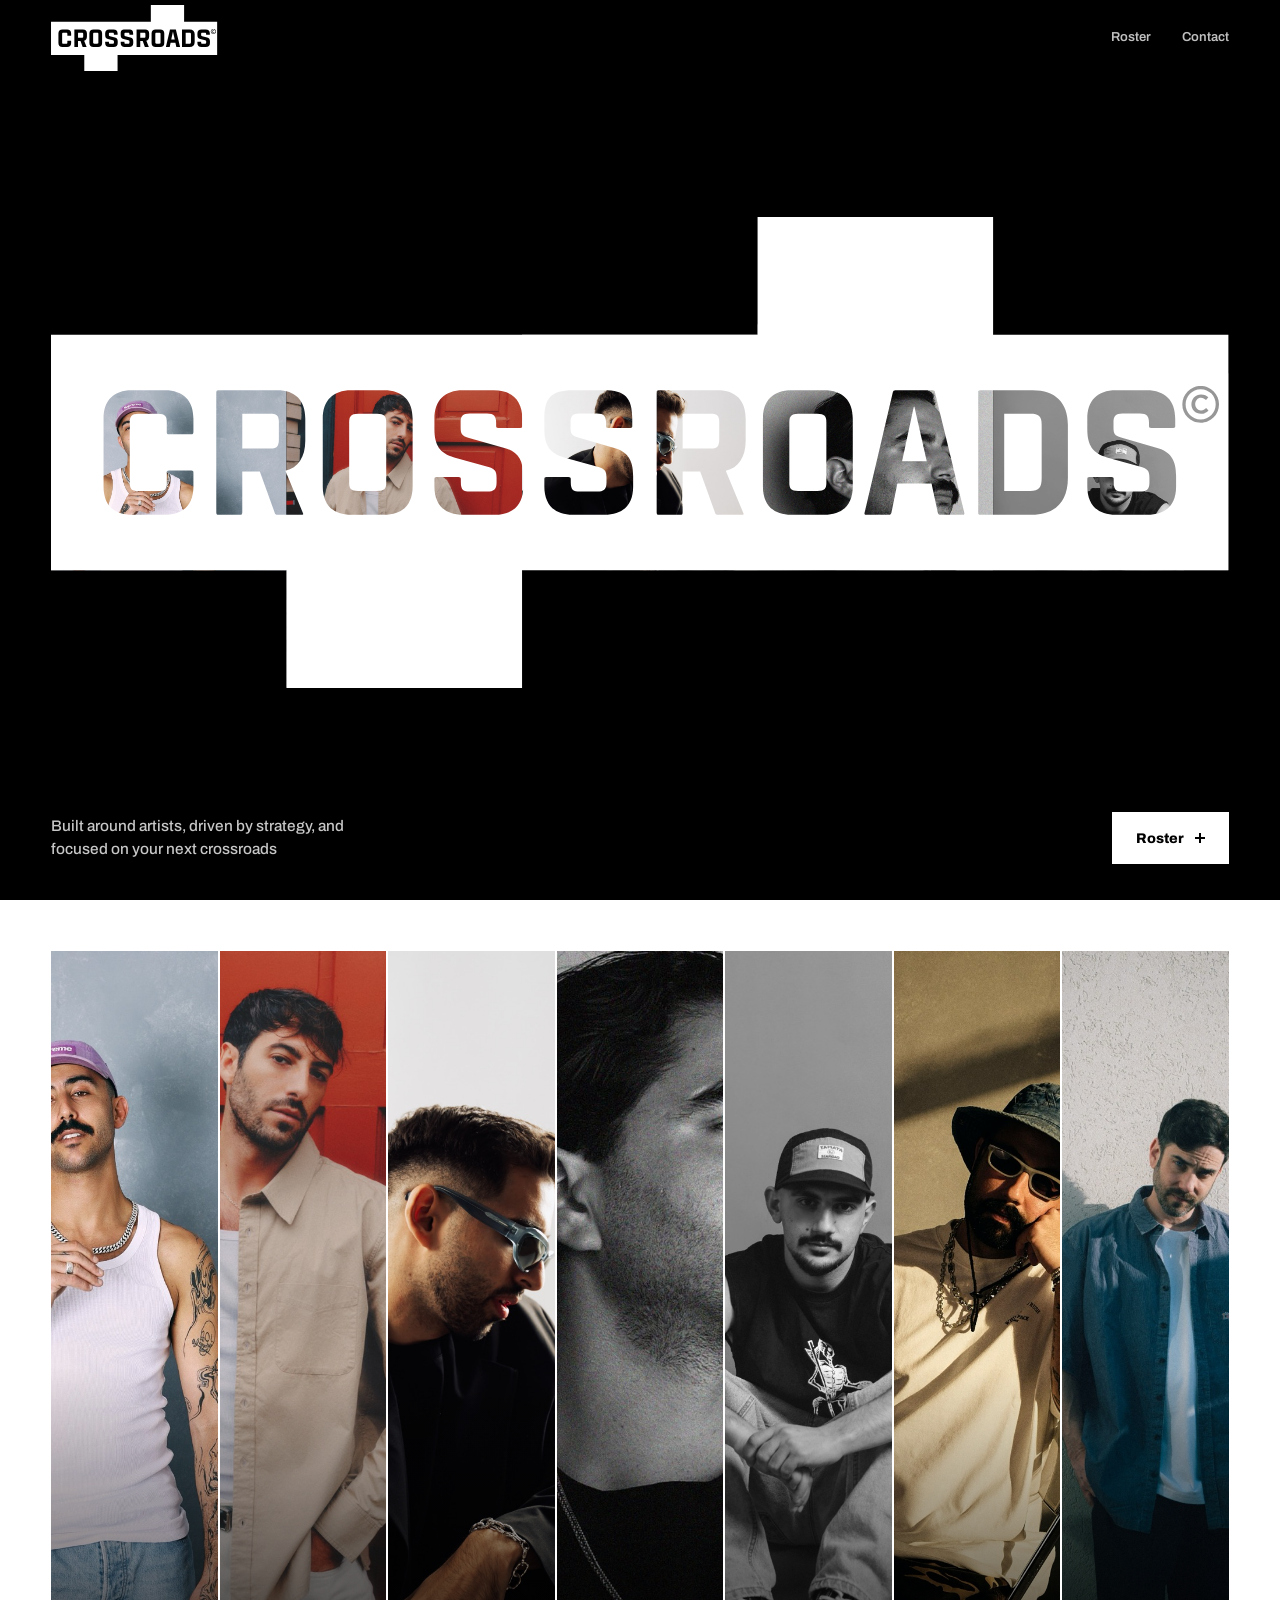
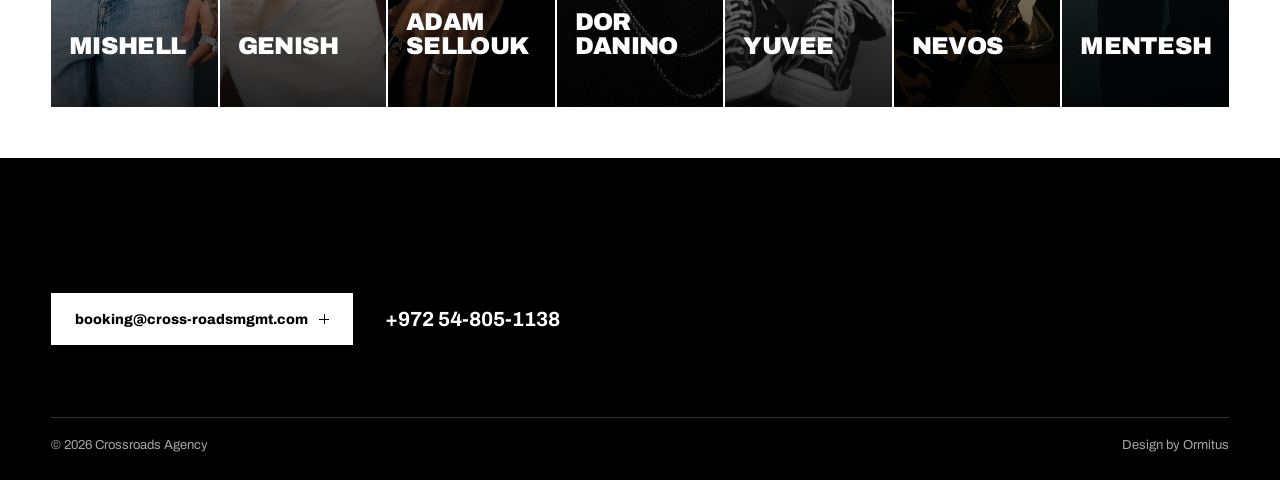
==== commit 55f123af: "Add files via upload" ====
--- a/index.html
+++ b/index.html
@@ -75,7 +75,6 @@
 </main>
 
 <footer class="ftr" id="contact">
-  <h2 class="ftr__cta">Lets<br>talk</h2>
   <div class="ftr__row">
     <a href="mailto:booking@cross-roadsmgmt.com" class="btn"><span>booking@cross-roadsmgmt.com <i class="plus" aria-hidden="true"></i></span></a>
     <a class="ftr__tel" href="tel:+972548051138">+972 54-805-1138</a>
